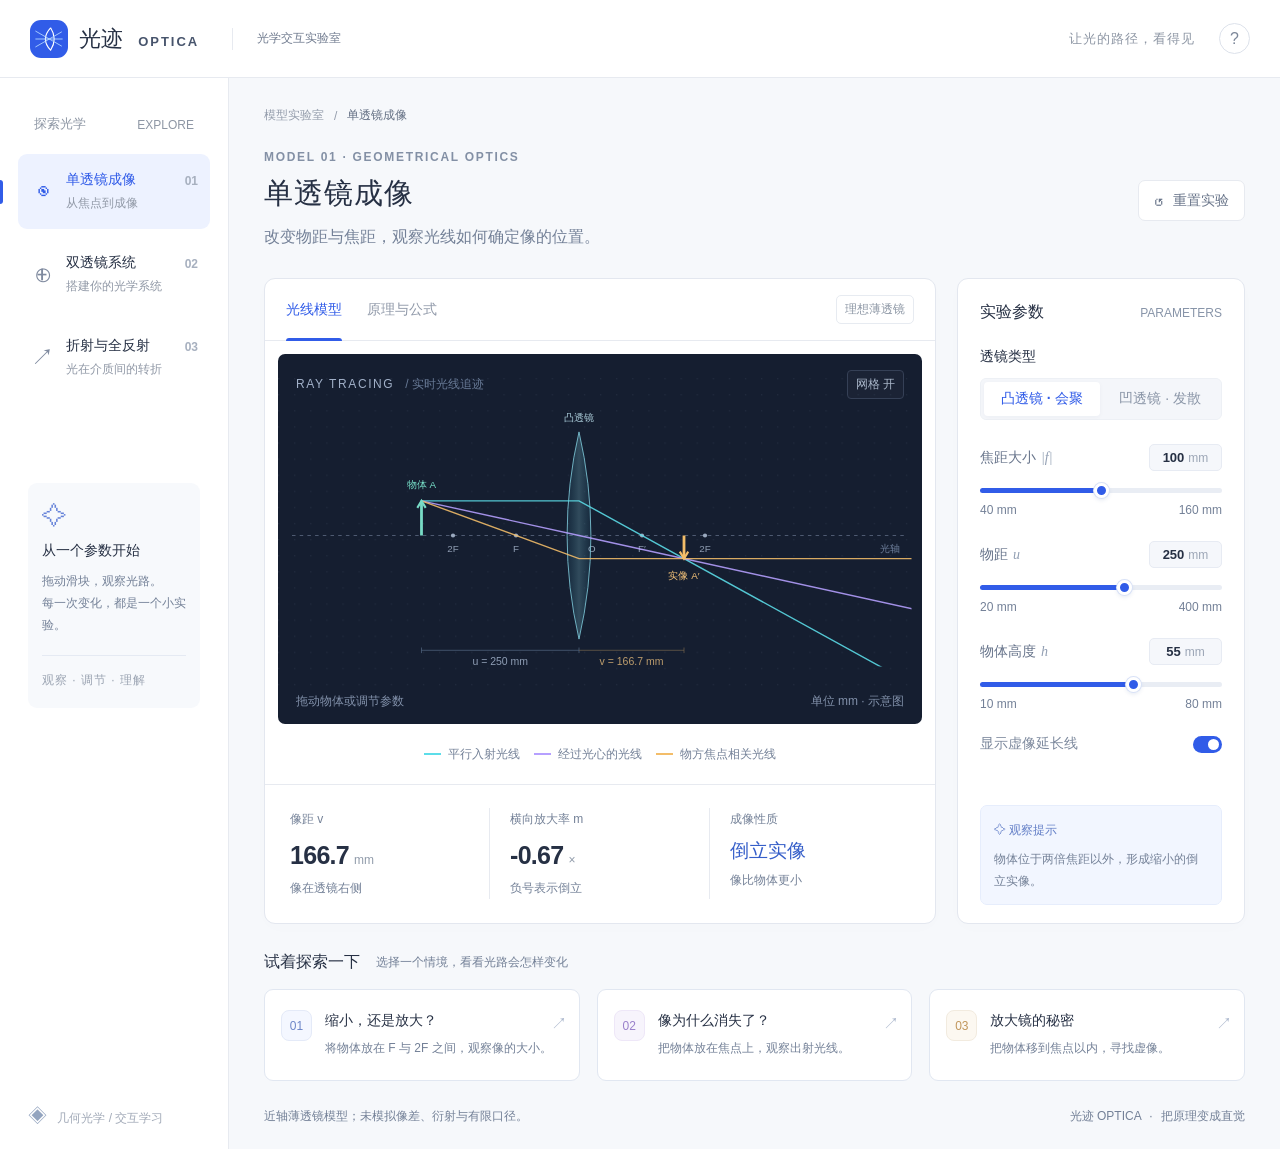
==== index.html @ 33922c32 "Publish Optica interactive optics learning platform" ====
<!doctype html>
<html lang="zh-CN">
<head>
  <meta charset="UTF-8"><meta name="viewport" content="width=device-width, initial-scale=1.0">
  <title>光迹 Optica — 光学交互实验室</title>
  <meta name="description" content="调节透镜与介质参数，实时观察光线传播、成像与全反射。用交互模型理解光学设计。">
  <link rel="icon" type="image/svg+xml" href="data:image/svg+xml,%3Csvg xmlns='http://www.w3.org/2000/svg' viewBox='0 0 40 40'%3E%3Crect width='40' height='40' rx='10' fill='%232f5bea'/%3E%3Cpath d='M22 7Q10 20 22 33Q30 20 22 7' fill='none' stroke='white' stroke-width='2'/%3E%3Cpath d='M4 12L34 26M4 20H35M4 28L34 14' stroke='%239cddff' fill='none'/%3E%3C/svg%3E">
  <style>
:root{font-family:'Manrope','Noto Sans SC',sans-serif;color:#263044;background:#f6f8fb;font-synthesis:none;--blue:#315ce8;--muted:#788293;--line:#e7eaf0;--cyan:#5cdde9;--purple:#b6a0ff;--amber:#f3bd69}
*{box-sizing:border-box}body{margin:0;font-size:16px}button,input{font:inherit}button{cursor:pointer}button,a,input{touch-action:manipulation}button{transition:background .18s,color .18s,border-color .18s}button:focus-visible,a:focus-visible,input:focus-visible{outline:3px solid #7ba1ff;outline-offset:4px}button:disabled{cursor:default}button{color:inherit}a{color:inherit}button svg{pointer-events:none}[hidden]{display:none!important}.topbar{height:78px;background:white;display:flex;align-items:center;padding:0 30px;border-bottom:1px solid var(--line);gap:24px}.brand{display:flex;align-items:center;gap:11px;text-decoration:none}.brand-mark{background:var(--blue);width:38px;height:38px;border-radius:11px;display:inline-flex;align-items:center;justify-content:center}.brand-mark svg{width:32px;fill:none;stroke:#fff;stroke-width:1.4}.brand-mark svg path+path{stroke:#b1d7ff;stroke-width:1.1}.brand strong{font-size:22px;font-weight:700;white-space:nowrap}.brand strong span{font-size:13px;letter-spacing:2px;margin-left:9px;color:#47546c}.header-divider{height:22px;width:1px;background:var(--line);margin-left:9px}.header-caption{font-size:14px;color:#707b8f}.top-label{margin-left:auto;color:#8d96a4;font-size:13px;letter-spacing:1px}.icon-button{display:grid;place-items:center;width:31px;height:31px;border:1px solid #dde2eb;border-radius:50%;background:transparent;font-size:16px;color:#7c8799}.icon-button:hover{background:#eef3ff;color:var(--blue)}.app-shell{display:grid;grid-template-columns:229px minmax(0,1fr);min-height:calc(100vh - 78px)}.sidebar{background:#fff;border-right:1px solid var(--line);padding:37px 18px 20px;display:flex;flex-direction:column}.nav-eyebrow{font-size:13px;color:#8d96a4;padding:0 16px;margin-bottom:21px;display:flex;justify-content:space-between}.nav-eyebrow span{font-size:12px;letter-spacing:1.3px;padding-top:3px}.model-nav{width:100%;display:flex;align-items:center;gap:11px;border:none;background:none;border-radius:9px;padding:17px 12px;text-align:left;margin-bottom:8px;font-size:14px;font-weight:600;position:relative}.model-nav small{display:block;font-size:12px;font-weight:400;color:#9098a6;margin-top:6px}.model-nav.active{background:#edf2ff;color:var(--blue)}.model-nav.active:before{content:'';width:3px;height:24px;position:absolute;left:-18px;top:26px;background:var(--blue);border-radius:0 3px 3px 0}.model-nav:hover{background:#f0f4fc}.nav-icon{font-size:23px;font-weight:400;color:#7f8a9f;width:25px;text-align:center}.active .nav-icon{color:var(--blue)}.nav-number{font-size:12px;color:#a7b0bf;margin-left:auto;align-self:flex-start;margin-top:3px}.sidebar-note{margin:80px 10px 30px;padding:19px 14px;background:#f7f9fc;border-radius:9px}.note-symbol{font-size:25px;color:#6683d9;display:block;margin-bottom:10px}.sidebar-note strong{font-size:14px;font-weight:600}.sidebar-note p{font-size:12px;line-height:1.95;color:#8a94a4;margin:10px 0 18px}.note-line{height:1px;background:#e5eaf3;margin-bottom:14px}.sidebar-note>span:last-child{font-size:12px;color:#9ba4b2;letter-spacing:2px}.sidebar-footer{margin-top:auto;font-size:12px;color:#a2aab8;padding:20px 10px 0}.mini-lens{font-size:19px;margin-right:7px;color:#93a4bf}main{padding:29px 35px 22px;max-width:1690px;width:100%;margin:0 auto;min-width:0}.breadcrumb{font-size:12px;color:#939cab;display:flex;gap:10px;align-items:center}.breadcrumb span:last-child{color:#636f83}.page-heading{display:flex;align-items:center;justify-content:space-between;gap:20px;padding:26px 0 27px}.eyebrow{font-size:12px;font-weight:700;color:#8390a5;letter-spacing:1.7px}.page-heading h1{font-size:29px;letter-spacing:1px;font-weight:600;margin:9px 0 9px;line-height:1.4}.page-heading p{color:#7e8899;font-size:14px;margin:0;line-height:1.8}.button{border:1px solid var(--line);border-radius:7px;padding:10px 15px;font-size:13px;display:inline-flex;align-items:center;gap:9px;white-space:nowrap}.button.secondary{background:white;color:#69758a}.button.secondary:hover{background:#edf2ff;border-color:#c9d4f5}.button span{font-size:19px;line-height:1}.button.primary{background:var(--blue);color:white;border-color:var(--blue)}.workspace{display:grid;grid-template-columns:minmax(0,1fr) 288px;gap:21px;align-items:stretch}.visual-panel,.controls-panel{border:1px solid #e3e7ef;background:white;border-radius:11px;overflow:hidden;box-shadow:0 4px 20px #14234503;min-width:0}.panel-toolbar{display:flex;align-items:center;justify-content:space-between;height:62px;padding:0 21px;border-bottom:1px solid var(--line)}.view-tabs{display:flex;height:100%;gap:25px}.view-tab{font-size:14px;padding:0 0;border:0;background:transparent;color:#9099a9;position:relative}.view-tab.active{color:var(--blue);font-weight:600}.view-tab.active:after{content:'';position:absolute;bottom:-1px;height:3px;left:0;right:0;background:var(--blue);border-radius:3px 3px 0 0}.model-badge{font-size:12px;color:#8d97a5;border:1px solid #e7ebf1;padding:5px 8px;border-radius:5px}.canvas-wrap{background:#151e30;position:relative;overflow:hidden;min-height:342px;margin:13px 13px 0;border-radius:7px;color:#8291aa}.canvas-top,.canvas-bottom{display:flex;align-items:center;justify-content:space-between;position:absolute;z-index:1;left:18px;right:18px;font-size:12px;pointer-events:none}.canvas-top{top:16px}.canvas-bottom{bottom:14px;font-size:12px}.canvas-title{font-size:12px;letter-spacing:1.6px;color:#a2b1c9}.canvas-title span{letter-spacing:0;font-size:12px;color:#687a96;margin-left:6px}.canvas-button{pointer-events:auto;background:#ffffff06;border:1px solid #354056;color:#a9b6c9;font-size:12px;border-radius:4px;padding:5px 8px}.canvas-button:hover{background:#ffffff15}#optical-canvas{display:block;width:100%;min-height:342px;aspect-ratio:2/1;overflow:visible;user-select:none;touch-action:pan-y}#optical-canvas text{font-family:'Manrope','Noto Sans SC',sans-serif;font-size:14px}.legend{display:flex;justify-content:center;gap:19px;padding:19px 12px 18px;flex-wrap:wrap}.legend span{font-size:12px;color:#7a879b;display:flex;gap:7px;align-items:center}.legend-line{width:17px;height:2px;display:inline-block}.cyan{background:var(--cyan)}.purple{background:var(--purple)}.amber{background:var(--amber)}.result-grid{border-top:1px solid var(--line);display:grid;grid-template-columns:repeat(3,minmax(0,1fr));padding:23px 5px 24px}.metric{padding:0 20px;min-width:0;border-right:1px solid var(--line)}.metric:last-child{border-right:0}.metric-label{font-size:12px;color:#929baa;display:block;margin-bottom:9px}.metric-value{font-size:25px;font-weight:700;letter-spacing:-.7px;line-height:1.3;white-space:nowrap}.metric-value small{font-weight:500;color:#909baa;font-size:12px;margin-left:5px;letter-spacing:0}.metric-value.status{font-family:'Noto Sans SC',sans-serif;font-size:19px;letter-spacing:0;font-weight:600;color:#355ec9}.metric-note{font-size:12px;color:#a0a8b7;margin-top:6px;display:block;line-height:1.6}.controls-panel{padding:23px 22px 18px}.controls-title{display:flex;align-items:center;justify-content:space-between;margin-bottom:25px}.controls-title h2{font-size:15px;font-weight:600;margin:0}.controls-title>span{font-size:12px;color:#abb3c0;letter-spacing:.6px}.control-group{margin:0 0 22px}.control-label{display:flex;justify-content:space-between;align-items:center;font-size:13px;margin-bottom:12px}.control-label label{color:#66738a}.control-label em{font-style:italic;font-family:Georgia,serif;margin-left:5px;color:#93a0b4}.control-value{font-size:13px;font-weight:600;background:#f5f7fb;border:1px solid #e7ebf3;border-radius:5px;padding:5px 8px;min-width:73px;text-align:center}.control-value small{color:#9ba5b5;font-size:12px;font-weight:400;margin-left:4px}input[type=range]{display:block;width:100%;height:5px;accent-color:var(--blue);cursor:pointer;margin:17px 0 10px;border-radius:4px;background:linear-gradient(to right,var(--blue) 0%,var(--blue) var(--fill),#e9edf4 var(--fill),#e9edf4 100%);appearance:none}input[type=range]::-webkit-slider-thumb{appearance:none;height:15px;width:15px;border:3px solid white;background:var(--blue);border-radius:50%;box-shadow:0 0 0 1px #d9e2f7,0 2px 4px #234a9120}input[type=range]::-moz-range-thumb{height:11px;width:11px;border:3px solid white;background:var(--blue);border-radius:50%;box-shadow:0 0 0 1px #d9e2f7}.range-labels{display:flex;justify-content:space-between;color:#a6aebc;font-size:12px}.segmented{display:flex;background:#f4f6fa;border:1px solid #edf0f5;border-radius:6px;padding:3px;gap:3px}.segmented button{flex:1;padding:8px 3px;border:none;background:transparent;color:#8a95a7;font-size:12px;border-radius:4px}.segmented button.active{background:white;color:var(--blue);box-shadow:0 1px 5px #24334f0a;font-weight:600}.check-control{display:flex;align-items:center;justify-content:space-between;font-size:12px;color:#7e8a9e;margin:15px 0}.check-control input{appearance:none;width:29px;height:17px;border-radius:20px;background:#d6deeb;position:relative;margin:0;cursor:pointer}.check-control input:after{content:'';position:absolute;top:3px;left:3px;width:11px;height:11px;background:white;border-radius:50%;transition:transform .2s}.check-control input:checked{background:var(--blue)}.check-control input:checked:after{transform:translateX(12px)}.observation{padding:13px 13px 12px;background:#f2f6ff;border:1px solid #e6edfc;border-radius:7px;margin-top:21px}.observation strong{display:block;color:#617dc6;font-size:12px;font-weight:600;margin-bottom:7px}.observation p{color:#7c8dad;font-size:12px;line-height:1.95;margin:0}.explore-section{margin-top:28px}.section-heading{display:flex;gap:16px;align-items:center;margin-bottom:16px}.section-heading h2{font-size:16px;font-weight:600;margin:0}.section-heading>span{font-size:12px;color:#9aa3b2}.explore-grid{display:grid;grid-template-columns:repeat(3,minmax(0,1fr));gap:17px}.explore-card{display:flex;gap:13px;padding:20px 16px;text-align:left;border:1px solid #e1e7f1;background:#fff;border-radius:9px;align-items:flex-start;position:relative;min-width:0}.explore-card:hover{border-color:#abc0fa;background:#fdfdff;transform:translateY(-1px)}.explore-card.selected{border-color:#afc2f5;background:#f8faff}.explore-number{display:grid;place-items:center;flex:0 0 31px;height:31px;border:1px solid #e4eaf8;border-radius:8px;font-size:12px;color:#6d86c8;background:#f4f7ff}.explore-card:nth-child(2) .explore-number{color:#9a80cb;background:#f7f4fc;border-color:#eee7f8}.explore-card:nth-child(3) .explore-number{color:#c1965b;background:#fcf8f1;border-color:#f2ebdf}.explore-card strong{font-size:13px;font-weight:600;display:block;margin:0 15px 6px 0;line-height:1.5}.explore-card p{font-size:12px;line-height:1.8;color:#97a1b0;margin:0}.explore-card .arrow{font-size:16px;position:absolute;top:24px;right:16px;color:#adb9ce}.main-footer{display:flex;justify-content:space-between;gap:20px;color:#a4adbb;font-size:12px;margin-top:25px;line-height:1.8}.footer-dot{padding:0 5px}#theory-view{padding:28px;min-height:411px;line-height:1.9;color:#64718a;font-size:14px}#theory-view h3{font-size:18px;color:#34435f;margin-top:0}.equation{display:flex;align-items:center;justify-content:center;gap:17px;color:#315ce8;font-family:Georgia,serif;font-size:26px;padding:25px;background:#f3f6fd;border-radius:7px;margin:16px 0}.theory-definitions{display:grid;grid-template-columns:repeat(2,minmax(0,1fr));gap:10px;font-size:12px}.theory-definitions strong{color:#4f6388;font-family:Georgia,serif;font-size:16px;margin-right:8px}.source-link{color:#6783c6;text-underline-offset:3px;font-size:12px}.theory-foot{font-size:12px;color:#8b99ad}dialog{border:1px solid #dfe6f5;border-radius:16px;padding:35px;max-width:520px;width:calc(100% - 32px);color:#53627c;box-shadow:0 20px 100px #13295930}dialog::backdrop{background:#14203970;backdrop-filter:blur(3px)}dialog h2{font-size:23px;color:#263753}dialog li,dialog p{font-size:14px;line-height:2}dialog ol{padding-left:22px}.dialog-close.icon-button{float:right}dialog .primary{margin-top:15px}.draggable-object{cursor:ew-resize;touch-action:none}.ray-path{fill:none;stroke-width:2;opacity:.88;stroke-linecap:round}.grid-hidden .diagram-grid{display:none}.diagram-tooltip{fill:#b8c7df}.canvas-data{font-size:12px!important}.svg-dim{fill:#7184a2}.diagram-object-text{fill:#77dec7}.diagram-image-text{fill:#f5c379}
@media(min-width:1600px){main{padding:35px 44px}.canvas-wrap,#optical-canvas{min-height:420px}.controls-panel{padding:25px}.control-group{margin-bottom:27px}.sidebar-note{margin-top:100px}.page-heading{padding-top:30px;padding-bottom:34px}.explore-card{padding:23px 20px}.model-badge{font-size:12px}.legend span{font-size:12px}.metric-label,.metric-note{font-size:12px}}
@media(max-width:1200px){.app-shell{grid-template-columns:195px minmax(0,1fr)}.sidebar{padding:30px 12px}.model-nav{gap:8px;padding:16px 8px}.nav-number{display:none}.nav-eyebrow{padding:0 8px}.nav-eyebrow span{display:none}.model-nav.active:before{left:-12px}main{padding:27px 23px}.workspace{grid-template-columns:minmax(0,1fr) 258px;gap:15px}.controls-panel{padding:22px 17px}.legend{gap:10px}.legend span{font-size:12px}.metric{padding:0 13px}.metric-value{font-size:22px}.metric-value.status{font-size:16px}.explore-card{gap:9px;padding:17px 12px}.explore-card .arrow{display:none}.explore-number{flex-basis:27px;height:27px}.explore-card strong{margin-right:0}.section-heading>span{font-size:12px}.canvas-wrap,#optical-canvas{min-height:325px}.canvas-title span{display:none}.main-footer{font-size:12px}.sidebar-note{margin:80px 2px 20px}}
@media(max-width:980px){.topbar{padding:0 22px}.app-shell{grid-template-columns:1fr}.sidebar{padding:15px 22px;display:block;border-right:0;border-bottom:1px solid var(--line)}.sidebar nav{display:flex;gap:10px}.nav-eyebrow,.sidebar-note,.sidebar-footer,.model-nav small,.nav-number{display:none}.model-nav{margin:0;padding:12px;justify-content:center}.model-nav.active:before{display:none}.nav-icon{font-size:19px}.workspace{grid-template-columns:minmax(0,1fr) 260px}.canvas-wrap,#optical-canvas{min-height:350px}.topbar{height:70px}.main-footer{font-size:12px}}
@media(max-width:720px){.topbar{height:65px;padding:0 16px;gap:12px}.header-divider,.header-caption,.top-label{display:none}.topbar>.icon-button{margin-left:auto}.brand strong{font-size:21px}.sidebar{padding:10px 12px}.sidebar nav{gap:5px}.model-nav{font-size:12px;padding:10px 4px;gap:4px}.nav-icon{font-size:17px;width:19px}main{padding:20px 15px}.page-heading{padding:22px 0 24px;gap:10px;align-items:flex-start}.page-heading h1{font-size:27px}.page-heading p{font-size:13px}.eyebrow{font-size:12px;letter-spacing:1px}.page-heading>.button{font-size:12px;padding:8px 9px;margin-top:21px}.workspace{grid-template-columns:1fr;gap:17px}.canvas-wrap{margin:9px 9px 0}.canvas-wrap,#optical-canvas{min-height:270px}.canvas-top,.canvas-bottom{left:12px;right:12px;font-size:12px}.canvas-title{font-size:12px}.canvas-bottom{font-size:12px}.canvas-bottom span:last-child{font-size:12px}.panel-toolbar{height:56px;padding:0 17px}.view-tab{font-size:13px}.model-badge{font-size:12px}.legend{padding:15px 7px;gap:9px}.legend span{font-size:12px;gap:4px}.legend-line{width:12px}.metric-label{font-size:12px}.metric-note{font-size:12px}.metric-value{font-size:22px}.metric-value.status{font-size:17px}.result-grid{padding:19px 0}.metric{padding:0 15px}.controls-panel{padding:20px}.controls-title{margin-bottom:22px}#parameter-controls{display:grid;grid-template-columns:1fr 1fr;gap:0 25px}.control-group{margin-bottom:23px}.control-label{font-size:12px}.control-value{font-size:12px;min-width:63px;padding:5px}.segmented button{font-size:12px}.observation{margin-top:0}.observation p{font-size:12px}.section-heading{display:block}.section-heading>span{display:block;margin-top:8px;font-size:12px}.explore-grid{grid-template-columns:1fr}.explore-card{padding:18px;gap:15px}.explore-card strong{font-size:14px}.explore-card p{font-size:12px}.explore-card .arrow{display:block;top:25px}.explore-number{flex-basis:32px;height:32px}.main-footer{display:block;font-size:12px;line-height:1.9}.main-footer>span{display:block;margin-bottom:7px}#theory-view{padding:20px;min-height:350px}.equation{font-size:23px}.theory-definitions{grid-template-columns:1fr}dialog{padding:25px}.check-control{font-size:12px}}
@media(prefers-reduced-motion:reduce){*{transition:none!important;scroll-behavior:auto!important}}
.control-context{font-size:12px;color:#7c8ca5;line-height:1.8;margin:-4px 0 22px;padding-bottom:14px;border-bottom:1px solid #e8edf5}.wide{width:100%;justify-content:center}.live-calculation{color:#637ba4;background:#f8faff;padding:12px 15px;border-left:2px solid #abc1f7;font-size:14px}.live-calculation b{font-weight:600;color:#365a9c}.equation-small{font-size:24px}.equation-divider{color:#c4cee3;font-size:22px}.controls-panel{display:flex;flex-direction:column}.observation{margin-top:auto}.control-label,.check-control,.segmented button,.model-nav,.button{font-size:14px}.page-heading p,#theory-view,dialog p,dialog li{font-size:16px}.metric-label,.metric-note,.legend span,.observation strong,.observation p,.explore-card p,.sidebar-note p,.theory-foot,.source-link,.header-caption{font-size:12px;line-height:1.85}.explore-card strong,.sidebar-note strong{font-size:14px}.metric-label,.metric-note,.legend span,.page-heading p,.observation p,.explore-card p,.range-labels,.main-footer,.sidebar-note p,.section-heading>span{color:#738097}.controls-title>span{font-size:12px;letter-spacing:0}.controls-title h2{font-size:16px}.nav-eyebrow span{font-size:12px;letter-spacing:0}.nav-number{font-size:12px}.sidebar-note>span:last-child{font-size:12px;letter-spacing:1px}.canvas-top,.canvas-bottom,.canvas-title,.canvas-title span,.canvas-button{font-size:12px}.canvas-wrap{min-height:370px}#optical-canvas{min-height:370px}.legend{gap:14px}.metric-value{white-space:normal;overflow-wrap:anywhere}.model-badge{font-size:12px}.main-footer{font-size:12px}.canvas-data{font-size:15px!important}.model-nav small{font-size:12px}.controls-title{gap:8px}.controls-title>span{font-size:12px;color:#8794a8}#parameter-controls:has(.wide){margin-bottom:24px}.metric-value small{font-size:12px}.explore-card .arrow{right:12px}.control-group{margin-bottom:24px}#theory-view{min-height:423px}.result-grid{padding-top:23px;padding-bottom:24px}
@media(min-width:1600px){.canvas-wrap,#optical-canvas{min-height:435px}.legend span{font-size:12px}}
@media(max-width:1200px) and (min-width:981px){.app-shell{grid-template-columns:183px minmax(0,1fr)}main{padding:25px 20px}.workspace{grid-template-columns:minmax(0,1fr) 258px}.controls-title>span{display:none}.segmented button{font-size:13px}.nav-eyebrow{font-size:12px}.model-nav{font-size:14px}.sidebar-note{padding:16px 12px}.legend{justify-content:flex-start}.explore-card{display:block}.explore-number{display:none}}
@media(max-width:720px){.page-heading p{font-size:14px}.model-nav,.segmented button{font-size:12px}.canvas-wrap,#optical-canvas{min-height:280px}.canvas-top,.canvas-bottom,.canvas-title,.canvas-title span,.canvas-button{font-size:12px}.canvas-bottom span:last-child{font-size:12px}.canvas-top{left:12px;right:12px}.canvas-bottom{left:12px;right:12px;gap:6px}.canvas-title{letter-spacing:.3px}.legend{justify-content:flex-start;padding:13px 15px;gap:5px 14px}.legend span{font-size:12px}.metric{padding:0 12px}.metric-value{font-size:23px}.metric-value.status{font-size:17px}.metric-label,.metric-note{font-size:12px}.check-control{grid-column:1/-1}.control-context{grid-column:1/-1}.control-label{font-size:14px}.observation{margin-top:0}.control-value small{font-size:12px}.range-labels{font-size:12px}.explore-card strong{font-size:15px}.explore-card p{font-size:14px}.section-heading>span{font-size:12px}.main-footer{font-size:12px}.equation{font-size:22px;flex-wrap:wrap;gap:5px}.equation-divider{display:none}.equation-small{font-size:20px}#theory-view{font-size:16px}.page-heading>.button{font-size:12px}.canvas-button{padding:5px}.top-label{display:none}.control-group{margin-bottom:25px}}
@media(max-width:420px){#parameter-controls{grid-template-columns:1fr}.control-value{min-width:78px}.controls-title>span{font-size:12px}.page-heading{gap:8px}.page-heading h1{font-size:25px}.page-heading>.button{padding:7px;font-size:12px}.page-heading>.button span{display:none}.canvas-bottom{display:block}.canvas-bottom span{display:block}.canvas-bottom span+span{margin-top:4px}.canvas-wrap,#optical-canvas{min-height:300px}.canvas-title{font-size:12px}.model-badge{display:none}}
@media(max-width:720px){#optical-canvas text{font-size:24px}#optical-canvas .canvas-data{font-size:23px!important}#optical-canvas.refraction-mobile text{font-size:20px}.refraction-mobile{margin-top:23px;margin-bottom:45px}#optical-canvas.refraction-mobile{min-height:270px}}


</style>
</head>
<body>
  <header class="topbar"><a class="brand" href="#" aria-label="光迹首页"><span class="brand-mark"><svg viewBox="0 0 40 40" aria-hidden="true"><path d="M22 6Q9 20 22 34Q31 20 22 6"/><path d="M3 10L36 29M3 20H37M3 30L36 11"/></svg></span><strong>光迹 <span>OPTICA</span></strong></a><div class="header-divider"></div><span class="header-caption">光学交互实验室</span><span class="top-label">让光的路径，看得见</span><button class="icon-button" id="help-button" aria-label="使用指南">?</button></header>
  <div class="app-shell">
    <aside class="sidebar">
      <div class="nav-eyebrow">探索光学 <span>EXPLORE</span></div>
      <nav aria-label="光学模型">
        <button class="model-nav active" data-model="lens" aria-current="page"><span class="nav-icon">◉</span><span>单透镜成像<small>从焦点到成像</small></span><span class="nav-number">01</span></button>
        <button class="model-nav" data-model="system"><span class="nav-icon">⊕</span><span>双透镜系统<small>搭建你的光学系统</small></span><span class="nav-number">02</span></button>
        <button class="model-nav" data-model="refraction"><span class="nav-icon">↗</span><span>折射与全反射<small>光在介质间的转折</small></span><span class="nav-number">03</span></button>
      </nav>
      <div class="sidebar-note"><span class="note-symbol">✧</span><strong>从一个参数开始</strong><p>拖动滑块，观察光路。<br>每一次变化，都是一个小实验。</p><div class="note-line"></div><span>观察 · 调节 · 理解</span></div>
      <div class="sidebar-footer"><span class="mini-lens">◈</span> 几何光学 / 交互学习</div>
    </aside>
    <main>
      <div class="breadcrumb">模型实验室 <span>/</span> <span id="breadcrumb-name">单透镜成像</span></div>
      <div class="page-heading"><div><div class="eyebrow" id="model-eyebrow">MODEL 01 · GEOMETRICAL OPTICS</div><h1 id="model-title">单透镜成像</h1><p id="model-description">改变物距与焦距，观察三条特殊光线如何确定像的位置。</p></div><button class="button secondary" id="reset-button"><span aria-hidden="true">↺</span> 重置实验</button></div>
      <div class="workspace">
        <section class="visual-panel" aria-label="光学可视化">
          <div class="panel-toolbar"><div class="view-tabs" role="tablist" aria-label="模型视图"><button class="view-tab active" role="tab" aria-selected="true" id="ray-tab" aria-controls="ray-view">光线模型</button><button class="view-tab" role="tab" aria-selected="false" tabindex="-1" id="theory-tab" aria-controls="theory-view">原理与公式</button></div><span class="model-badge" id="canvas-model-label">理想薄透镜</span></div>
          <div id="ray-view" role="tabpanel" aria-labelledby="ray-tab"><div class="canvas-wrap"><div class="canvas-top"><span class="canvas-title">RAY TRACING <span>/ 实时光线追迹</span></span><button id="grid-button" class="canvas-button" aria-pressed="true">网格 开</button></div><svg id="optical-canvas" viewBox="0 0 920 460" role="img" aria-labelledby="diagram-title diagram-desc"><title id="diagram-title">单透镜成像光路图</title><desc id="diagram-desc">物体位于凸透镜左侧，三条特殊光线相交形成倒立实像。</desc></svg><div class="canvas-bottom"><span id="diagram-hint">拖动物体或调节右侧参数</span><span id="scale-label">单位 mm · 示意图</span></div></div><div class="legend" id="ray-legend"><span><i class="legend-line cyan"></i>平行于光轴的光线</span><span><i class="legend-line purple"></i>经过光心的光线</span><span><i class="legend-line amber"></i>经过物方焦点的光线</span></div></div>
          <div id="theory-view" role="tabpanel" aria-labelledby="theory-tab" hidden></div>
          <div class="result-grid" id="results" aria-live="polite"></div>
        </section>
        <aside class="controls-panel" aria-label="模型参数"><div class="controls-title"><h2>实验参数</h2><span>PARAMETERS</span></div><div id="parameter-controls"></div><div id="observation" class="observation"></div></aside>
      </div>
      <section class="explore-section"><div class="section-heading"><h2>试着探索一下</h2><span>选择一个情境，看看光路会怎样变化</span></div><div class="explore-grid" id="explore-cards"></div></section>
      <footer class="main-footer"><span id="model-limits">模型采用近轴薄透镜近似，忽略像差与衍射。</span><span>光迹 OPTICA <span class="footer-dot">·</span> 把原理变成直觉</span></footer>
    </main>
  </div>
  <dialog id="help-dialog"><button class="dialog-close icon-button" aria-label="关闭指南">×</button><span class="eyebrow">QUICK GUIDE</span><h2>开始你的第一个光学实验</h2><ol><li>从左侧选择一个光学模型。</li><li>调节参数，实时观察光线和成像结果。</li><li>选择下方的探索情境，比较不同成像状态。</li><li>切换“原理与公式”，把观察与计算联系起来。</li></ol><p>单透镜模型中，可直接拖动画布里的物体改变物距和物高。也可用滑块的方向键精细调节。</p><button class="button primary dialog-close">开始探索</button></dialog>
<script>
'use strict';
(() => {
function lensModel({f,u,h}) {
  const infinite=Math.abs(u-f)<1e-8;
  const v=infinite?Infinity:f*u/(u-f);
  return {f,u,h,v,m:-v/u,infinite};
}
function systemModel({f1,f2,d}) {
  const power=1/f1+1/f2-d/(f1*f2),k=1-d/f1;
  const afocal=Math.abs(power)<1e-10;
  return {power,k,afocal,efl:afocal?Infinity:1/power,bfl:afocal?Infinity:k/power};
}
function refractionModel({n1,n2,angle}) {
  const q=n1/n2*Math.sin(angle*Math.PI/180);
  const tir=q>1+1e-10;
  return {tir,theta2:tir?null:Math.asin(Math.max(-1,Math.min(1,q)))*180/Math.PI,critical:n1>n2?Math.asin(n2/n1)*180/Math.PI:null};
}

const $=s=>document.querySelector(s);
const defaults={model:'lens',f:100,u:250,h:55,kind:'convex',grid:true,extensions:true,f1:100,f2:60,d:70,beam:10,n1:1,n2:1.5,angle:40};
const state={...defaults};
const fmt=(v,n=1)=>Number.isFinite(v)?v.toFixed(n):'∞';
function slider(key,label,symbol,min,max,step,unit='mm'){return `<div class="control-group"><div class="control-label"><label for="${key}">${label}<em>${symbol}</em></label><output class="control-value" id="${key}-output" for="${key}">${Number(state[key].toFixed(step<.1?2:step<1?1:0))}<small>${unit}</small></output></div><input type="range" id="${key}" min="${min}" max="${max}" step="${step}" value="${state[key]}" aria-label="${label}"><div class="range-labels"><span>${min} ${unit}</span><span>${max} ${unit}</span></div></div>`}
function metric(label,value,unit,note,cls=''){return `<div class="metric"><span class="metric-label">${label}</span><div class="metric-value ${cls}">${value}<small>${unit}</small></div><span class="metric-note">${note}</span></div>`}
function renderControls(){
  if(state.model==='lens')$('#parameter-controls').innerHTML=`<div class="control-group"><div class="control-label"><span>透镜类型</span></div><div class="segmented" role="group" aria-label="透镜类型"><button data-kind="convex" aria-pressed="${state.kind==='convex'}" class="${state.kind==='convex'?'active':''}">凸透镜 · 会聚</button><button data-kind="concave" aria-pressed="${state.kind==='concave'}" class="${state.kind==='concave'?'active':''}">凹透镜 · 发散</button></div></div>${slider('f','焦距大小','|f|',40,160,5)}${slider('u','物距','u',20,400,5)}${slider('h','物体高度','h',10,80,5)}<label class="check-control">显示虚像延长线<input id="extensions" type="checkbox" ${state.extensions?'checked':''}></label>`;
  if(state.model==='system')$('#parameter-controls').innerHTML=`<div class="control-context">平行光入射 · 两片会聚透镜</div>${slider('f1','第一片焦距','f₁',40,200,5)}${slider('f2','第二片焦距','f₂',40,200,5)}${slider('d','透镜间距','d',10,400,5)}${slider('beam','入射束径','D',4,12,1)}`;
  if(state.model==='refraction')$('#parameter-controls').innerHTML=`<div class="control-context">入射角始终从法线量起</div>${slider('angle','入射角','θ₁',0,85,.1,'°')}${slider('n1','入射介质折射率','n₁',1,2.4,.01,'')}${slider('n2','透射介质折射率','n₂',1,2.4,.01,'')}<button class="button secondary wide" id="swap-media">⇅ 交换两侧介质</button>`;
  bindControls(); const swap=$('#swap-media');if(swap)swap.onclick=()=>{[state.n1,state.n2]=[state.n2,state.n1];renderControls();render();};
}
function bindControls(){document.querySelectorAll('input[type=range]').forEach(el=>{el.style.setProperty('--fill',`${100*(el.value-el.min)/(el.max-el.min)}%`);el.addEventListener('input',()=>{state[el.id]=Number(el.value);el.style.setProperty('--fill',`${100*(el.value-el.min)/(el.max-el.min)}%`);$(`#${el.id}-output`).firstChild.textContent=el.value;render();});});document.querySelectorAll('[data-kind]').forEach(b=>b.onclick=()=>{state.kind=b.dataset.kind;renderControls();render();});const ext=$('#extensions');if(ext)ext.onchange=()=>{state.extensions=ext.checked;render();};}
function renderLens(){const {f,v,m}=lensModel({...state,f:state.kind==='convex'?state.f:-state.f});const finite=Number.isFinite(v);$('#results').innerHTML=metric('像距 v',fmt(v),'mm',finite?(v>0?'像在透镜右侧':'像在物体同侧'):'出射光线相互平行')+metric('横向放大率 m',finite?fmt(m,2):'—',finite?'×':'',finite?(m<0?'负号表示倒立':'正号表示正立'):'无有限像高')+metric('成像性质',finite?(v>0?'倒立实像':'正立虚像'):'无有限像','',finite?(Math.abs(m)>1.001?'像比物体更大':Math.abs(m)<.999?'像比物体更小':'像与物体等大'):'像位于无穷远','status');$('#observation').innerHTML=`<strong>✧ 观察提示</strong><p>${!finite?'物体恰好位于物方焦点，出射光线平行，不能在有限位置得到像。':v<0?'出射光线并未实际相交；沿反方向延长后相交的位置，就是虚像的位置。':`物体位于${state.u>2*f?'两倍焦距以外':state.u===2*f?'两倍焦距处':'一倍与两倍焦距之间'}，形成${Math.abs(m)>1.001?'放大':Math.abs(m)<.999?'缩小':'等大'}的倒立实像。`}</p>`;drawLens(f,v,m);$('#ray-legend').innerHTML=`<span><i class="legend-line cyan"></i>平行入射光线</span><span><i class="legend-line purple"></i>经过光心的光线</span><span><i class="legend-line amber"></i>${f>0?'物方焦点相关光线':'指向右焦点的光线'}</span>`;}
const path=(d,color,dash='')=>`<path class="ray-path" d="${d}" stroke="${color}" ${dash?'stroke-dasharray="'+dash+'"':''}/>`;
function drawLens(f,v,m){const x0=430,y0=225,scale=.9;const X=x=>x0+x*scale,Y=y=>y0-y*scale;const u=state.u,h=state.h;let s=`<defs><pattern id="dot-grid" width="23" height="23" patternUnits="userSpaceOnUse"><circle cx="1" cy="1" r=".8" fill="#53617a" opacity=".38"/></pattern><linearGradient id="lens-fill"><stop stop-color="#3baac8" stop-opacity=".09"/><stop offset=".5" stop-color="#8bdbea" stop-opacity=".24"/><stop offset="1" stop-color="#3baac8" stop-opacity=".09"/></linearGradient><clipPath id="plot-clip"><rect x="15" y="48" width="890" height="364"/></clipPath></defs><rect class="diagram-grid" width="920" height="460" fill="url(#dot-grid)"/><line x1="20" y1="${y0}" x2="900" y2="${y0}" stroke="#67758e" stroke-width="1" stroke-dasharray="5 6"/><text x="860" y="${y0+23}" fill="#6e7f9b">光轴</text>`;[-2,-1,1,2].forEach(k=>{s+=`<circle cx="${X(k*Math.abs(f))}" cy="${y0}" r="3" fill="#9aa9be"/><text x="${X(k*Math.abs(f))}" y="${y0+24}" text-anchor="middle" fill="#8e9cb1">${Math.abs(k)===2?'2F':(k<0?'F':'F′')}</text>`;});s+=`<text x="${x0+13}" y="${y0+23}" fill="#9babbe">O</text><path d="${f>0?`M ${x0} 77 Q ${x0-34} 225 ${x0} 373 Q ${x0+34} 225 ${x0} 77`:`M ${x0-15} 77 Q ${x0+10} 225 ${x0-15} 373 L ${x0+15} 373 Q ${x0-10} 225 ${x0+15} 77 Z`}" fill="url(#lens-fill)" stroke="#78becf" stroke-width="1.3"/><text x="${x0}" y="62" fill="#aacbd8" text-anchor="middle">${f>0?'凸透镜':'凹透镜'}</text><g clip-path="url(#plot-clip)">`;const rays=[{a:h,b:-h/f,c:'#5cdde9'},{a:0,b:-h/u,c:'#b6a0ff'}];if(Math.abs(u-f)>.01&&Math.abs(-h*f/(u-f))<160)rays.push({a:-h*f/(u-f),b:0,c:'#f3bd69'});rays.forEach(r=>{s+=path(`M${X(-u)},${Y(h)} L${X(0)},${Y(r.a)} L${X(540)},${Y(r.a+r.b*540)}`,r.c);if(v<0&&state.extensions)s+=path(`M${X(0)},${Y(r.a)} L${X(v)},${Y(r.a+r.b*v)}`,r.c,'5 6');});if(Number.isFinite(v)&&v>-455&&v<520&&Math.abs(m*h)<185){const yi=Y(m*h),dir=m*h>0?1:-1;s+=`<line x1="${X(v)}" y1="${y0}" x2="${X(v)}" y2="${yi}" stroke="#f3bd69" stroke-width="4" ${v<0?'stroke-dasharray="5 4"':''}/><path d="M${X(v)-6},${yi+dir*10} L${X(v)},${yi} L${X(v)+6},${yi+dir*10}" fill="none" stroke="#f3bd69" stroke-width="3"/><text x="${X(v)}" y="${yi+(m*h>0?-18:29)}" text-anchor="middle" class="diagram-image-text">${v>0?'实像':'虚像'} A′</text>`;}s+=`<g class="draggable-object" id="object-handle"><rect x="${X(-u)-18}" y="${Y(h)-20}" width="36" height="${h*scale+28}" fill="transparent"/><line x1="${X(-u)}" y1="${y0}" x2="${X(-u)}" y2="${Y(h)}" stroke="#78dbc6" stroke-width="4"/><path d="M${X(-u)-6},${Y(h)+10} L${X(-u)},${Y(h)} L${X(-u)+6},${Y(h)+10}" stroke="#78dbc6" stroke-width="3" fill="none"/><text x="${X(-u)}" y="${Y(h)-18}" text-anchor="middle" class="diagram-object-text">物体 A</text></g></g><line x1="${X(-u)}" y1="389" x2="${x0}" y2="389" stroke="#546783"/><path d="M${X(-u)},385v8 M${x0},385v8" stroke="#546783"/><text x="${(X(-u)+x0)/2}" y="410" text-anchor="middle" fill="#8f9eb5" class="canvas-data">u = ${u} mm</text>`;if(Number.isFinite(v)&&v>-455&&v<520&&Math.abs(m*h)<185)s+=`<line x1="${x0}" y1="389" x2="${X(v)}" y2="389" stroke="#73644c"/><path d="M${X(v)},385v8" stroke="#73644c"/><text x="${(X(v)+x0)/2}" y="410" text-anchor="middle" fill="#bd9d6d" class="canvas-data">v = ${fmt(v)} mm</text>`;else s+=`<text x="700" y="380" text-anchor="middle" fill="#bd9d6d" class="canvas-data">${Number.isFinite(v)?'像超出当前视野':'平行出射 · 像位于无穷远'}</text>`;$('#optical-canvas').innerHTML=`<title id="diagram-title">${state.kind==='convex'?'凸':'凹'}透镜光路图</title><desc id="diagram-desc">物距 ${u} 毫米，焦距 ${f} 毫米，像距 ${fmt(v)} 毫米。</desc>`+s;$('#optical-canvas').classList.toggle('grid-hidden',!state.grid);}
$('#reset-button').onclick=()=>{const current=state.model;Object.assign(state,defaults,{model:current});renderControls();render();$('#grid-button').textContent='网格 开';$('#grid-button').setAttribute('aria-pressed','true');};
$('#grid-button').onclick=()=>{state.grid=!state.grid;$('#grid-button').textContent=`网格 ${state.grid?'开':'关'}`;$('#grid-button').setAttribute('aria-pressed',state.grid);render();};
$('#help-button').onclick=()=>$('#help-dialog').showModal();document.querySelectorAll('.dialog-close').forEach(b=>b.onclick=()=>$('#help-dialog').close());
const models={
  lens:{name:'单透镜成像',index:'01',description:'改变物距与焦距，观察光线如何确定像的位置。',badge:'理想薄透镜',hint:'拖动物体或调节参数',scale:'单位 mm · 示意图',limits:'近轴薄透镜模型；未模拟像差、衍射与有限口径。',presets:[['缩小，还是放大？','将物体放在 F 与 2F 之间，观察像的大小。',{kind:'convex',f:100,u:150,h:55}],['像为什么消失了？','把物体放在焦点上，观察出射光线。',{kind:'convex',f:100,u:100,h:55}],['放大镜的秘密','把物体移到焦点以内，寻找虚像。',{kind:'convex',f:100,u:65,h:55}]]},
  system:{name:'双透镜系统',index:'02',description:'组合两片透镜，探索会聚、发散与无焦光学系统。',badge:'近轴光线传递',hint:'调节间距，观察出射光束',scale:'横向 mm · 纵向放大示意',limits:'同一介质中的近轴双薄透镜模型；纵向放大显示，忽略像差与口径遮挡。',presets:[['焦点恰在第二片','把第二片透镜放在第一片的焦点处。',{f1:100,f2:60,d:100,beam:10}],['平行光变窄了','间距等于两片焦距之和，构成无焦缩束系统。',{f1:150,f2:50,d:200,beam:10}],['反过来，扩束','交换两片焦距，看看出射光束的宽度。',{f1:50,f2:150,d:200,beam:8}]]},
  refraction:{name:'折射与全反射',index:'03',description:'改变介质与入射角，观察光线如何在界面转折。',badge:'斯涅尔定律',hint:'角度从虚线法线量起',scale:'光线亮度不代表能量',limits:'各向同性无损介质模型；未计算菲涅耳反射率、偏振与倏逝场。',presets:[['光为什么偏折？','从空气进入玻璃，比较入射角与折射角。',{n1:1,n2:1.5,angle:40}],['临界的一瞬间','从玻璃射向空气，折射光恰好沿界面。',{n1:1.5,n2:1,angle:Math.asin(1/1.5)*180/Math.PI}],['光被留在里面','继续增大入射角，观察全反射。',{n1:1.5,n2:1,angle:55}]]}
};
function render(){if(state.model==='lens')renderLens();else if(state.model==='system')renderSystem();else renderRefraction();renderTheory();$('#optical-canvas').classList.toggle('grid-hidden',!state.grid);const data=models[state.model];document.querySelectorAll('[data-preset]').forEach((b,i)=>{const chosen=Object.entries(data.presets[i][2]).every(([k,v])=>Math.abs(Number(state[k])-Number(v))<1e-7||state[k]===v);b.classList.toggle('selected',chosen);b.setAttribute('aria-pressed',String(chosen));});}
function selectModel(model){state.model=model;const data=models[model];$('#model-title').textContent=data.name;$('#breadcrumb-name').textContent=data.name;$('#model-eyebrow').textContent=`MODEL ${data.index} · GEOMETRICAL OPTICS`;$('#model-description').textContent=data.description;$('#canvas-model-label').textContent=data.badge;$('#diagram-hint').textContent=data.hint;$('#scale-label').textContent=data.scale;$('#model-limits').textContent=data.limits;document.querySelectorAll('[data-model]').forEach(b=>{b.classList.toggle('active',b.dataset.model===model);if(b.dataset.model===model)b.setAttribute('aria-current','page');else b.removeAttribute('aria-current');});$('#explore-cards').innerHTML=data.presets.map((a,i)=>`<button class="explore-card" data-preset="${i}" aria-pressed="false"><span class="explore-number">0${i+1}</span><span><strong>${a[0]}</strong><p>${a[1]}</p></span><span class="arrow">↗</span></button>`).join('');document.querySelectorAll('[data-preset]').forEach(b=>b.onclick=()=>{Object.assign(state,data.presets[Number(b.dataset.preset)][2]);renderControls();render();showView('ray');});renderControls();render();}
document.querySelectorAll('[data-model]').forEach(b=>b.onclick=()=>selectModel(b.dataset.model));
function showView(view){['ray','theory'].forEach(v=>{const active=v===view;$(`#${v}-tab`).classList.toggle('active',active);$(`#${v}-tab`).setAttribute('aria-selected',String(active));$(`#${v}-tab`).tabIndex=active?0:-1;$(`#${v}-view`).hidden=!active;});}
function applyCanvasViewport(){const narrow=matchMedia('(max-width:720px)').matches&&state.model==='refraction';$('#optical-canvas').setAttribute('viewBox',narrow?'195 20 550 430':'0 0 920 460');$('#optical-canvas').classList.toggle('refraction-mobile',narrow);if(narrow)document.querySelectorAll('#optical-canvas text').forEach(t=>{if(t.textContent.includes('介质 n'))t.setAttribute('x','215');if(t.textContent==='界面')t.setAttribute('x','700');});}
window.addEventListener('resize',()=>render());
['ray','theory'].forEach(v=>{const b=$(`#${v}-tab`);b.onclick=()=>showView(v);b.onkeydown=e=>{if(['ArrowLeft','ArrowRight','Home','End'].includes(e.key)){e.preventDefault();const next=e.key==='Home'?'ray':e.key==='End'?'theory':v==='ray'?'theory':'ray';showView(next);$(`#${next}-tab`).focus();}};});
function canvasBase(title,desc){return `<title id="diagram-title">${title}</title><desc id="diagram-desc">${desc}</desc><defs><pattern id="dot-grid" width="23" height="23" patternUnits="userSpaceOnUse"><circle cx="1" cy="1" r=".8" fill="#53617a" opacity=".38"/></pattern><linearGradient id="lens-fill"><stop stop-color="#3baac8" stop-opacity=".09"/><stop offset=".5" stop-color="#8bdbea" stop-opacity=".24"/><stop offset="1" stop-color="#3baac8" stop-opacity=".09"/></linearGradient><clipPath id="plot-clip"><rect x="18" y="48" width="884" height="364"/></clipPath><marker id="cyan-arrow" markerWidth="7" markerHeight="7" refX="5" refY="3.5" orient="auto"><path d="M0 0L7 3.5L0 7" fill="none" stroke="#5cdde9" stroke-width="1.3"/></marker><marker id="amber-arrow" markerWidth="7" markerHeight="7" refX="5" refY="3.5" orient="auto"><path d="M0 0L7 3.5L0 7" fill="none" stroke="#f3bd69" stroke-width="1.3"/></marker><marker id="purple-arrow" markerWidth="7" markerHeight="7" refX="5" refY="3.5" orient="auto"><path d="M0 0L7 3.5L0 7" fill="none" stroke="#b6a0ff" stroke-width="1.3"/></marker></defs><rect class="diagram-grid" width="920" height="460" fill="url(#dot-grid)"/>`;}
function renderSystem(){const {efl,bfl,k,afocal}=systemModel(state);const x1=250,sx=1.1,x2=x1+state.d*sx,axis=223,sy=5;const lens=x=>`<path d="M${x} 78 Q${x-28} 223 ${x} 368 Q${x+28} 223 ${x} 78" fill="url(#lens-fill)" stroke="#78becf" stroke-width="1.3"/>`;let svg=canvasBase('双透镜系统光路',`第一片焦距 ${state.f1} 毫米，第二片焦距 ${state.f2} 毫米，间距 ${state.d} 毫米。${afocal?'系统无焦。':`后焦距 ${fmt(bfl)} 毫米。`}`);svg+=`<line x1="20" y1="${axis}" x2="900" y2="${axis}" stroke="#68768e" stroke-dasharray="5 6"/>${lens(x1)}${lens(x2)}<text x="${x1}" y="62" text-anchor="middle" fill="#a0bed5">L₁ · ${state.f1} mm</text><text x="${x2}" y="62" text-anchor="middle" fill="#a0bed5">L₂ · ${state.f2} mm</text><text x="65" y="155" fill="#7c9eb4">平行光入射</text><g clip-path="url(#plot-clip)">`;[-1,-.5,0,.5,1].forEach((t,i)=>{const a=t*state.beam/2,theta1=-a/state.f1,y2=a+state.d*theta1,theta2=theta1-y2/state.f2,color=['#5cdde9','#78c5f4','#71819b','#b6a0ff','#f3bd69'][i];svg+=path(`M25,${axis-a*sy} L${x1},${axis-a*sy} L${x2},${axis-y2*sy} L900,${axis-(y2+theta2*(900-x2)/sx)*sy}`,color);if(bfl<0&&!afocal&&a!==0)svg+=path(`M${x2},${axis-y2*sy} L${x2+bfl*sx},${axis}`,color,'5 6');});svg+='</g>';if(!afocal&&x2+bfl*sx>25&&x2+bfl*sx<900)svg+=`<circle cx="${x2+bfl*sx}" cy="${axis}" r="4" fill="#f3bd69"/><text x="${x2+bfl*sx}" y="${axis+27}" text-anchor="middle" fill="#e2bb7f">${Math.abs(bfl)<1e-6?'焦点在 L₂':bfl>0?'像方焦点 F′':'虚焦点 F′'}</text>`;svg+=`<line x1="${x1}" y1="389" x2="${x2}" y2="389" stroke="#546783"/><path d="M${x1},384v10 M${x2},384v10" stroke="#546783"/><text x="${(x1+x2)/2}" y="410" text-anchor="middle" fill="#91a4c0">d = ${state.d} mm</text><text x="740" y="360" fill="#a4b3c9" text-anchor="middle">${afocal?'平行出射 · 无焦系统':x2+bfl*sx>=900||x2+bfl*sx<25?'焦点超出当前视野':''}</text>`;$('#optical-canvas').innerHTML=svg;$('#ray-legend').innerHTML='<span><i class="legend-line cyan"></i>不同入射高度的平行光</span><span><i class="legend-line amber"></i>虚线为反向延长线</span>';$('#results').innerHTML=metric('等效焦距 F',fmt(efl),'mm',afocal?'光焦度为零':'从像方主平面量起')+metric('后焦距 BFL',fmt(bfl),'mm',afocal?'无有限焦点':'从第二片透镜量起')+metric('第二片处束径比',fmt(Math.abs(k),2),'×',afocal?'平行输出，束径保持不变':'该处光束宽度 ÷ 入射宽度');$('#observation').innerHTML=`<strong>✧ 观察提示</strong><p>${afocal?`d = f₁ + f₂，系统无焦。光束${Math.abs(k)>1?'变宽':'变窄'}为原来的 ${fmt(Math.abs(k),2)} 倍。`:Math.abs(bfl)<1e-7?'第一片的焦点恰在第二片镜面上。此时后焦距为零，但系统不是无焦系统。':bfl<0?'出射光发散，其反向延长线在第二片左侧相交，后焦距为负。':'平行光经两片透镜会聚。后焦距从第二片量起，与等效焦距的参考位置不同。'}</p>`;}
function renderRefraction(){const {tir,theta2,critical}=refractionModel(state),rad=Math.PI/180,cx=455,cy=229,r=165,a=state.angle*rad,b=(theta2??0)*rad;let svg=canvasBase('折射与全反射光路',`入射折射率 ${state.n1}，透射折射率 ${state.n2}，入射角 ${fmt(state.angle)} 度。${tir?'发生全反射。':`折射角 ${fmt(theta2)} 度。`}`);svg+=`<rect x="0" y="229" width="920" height="231" fill="#284e6a" opacity=".3"/><line x1="25" y1="${cy}" x2="895" y2="${cy}" stroke="#6eabc2" stroke-width="1.5"/><line x1="${cx}" y1="48" x2="${cx}" y2="411" stroke="#7689a6" stroke-dasharray="5 6"/><text x="${cx+12}" y="62" fill="#8597b2">法线</text><text x="50" y="90" fill="#a2b9cf">入射介质 n₁ = ${fmt(state.n1,2)}</text><text x="50" y="365" fill="#a2b9cf">透射介质 n₂ = ${fmt(state.n2,2)}</text><text x="827" y="217" fill="#73a3b7">界面</text><path d="M${cx-r*Math.sin(a)},${cy-r*Math.cos(a)} L${cx},${cy}" stroke="#5cdde9" stroke-width="2.5" fill="none" marker-end="url(#cyan-arrow)"/><path d="M${cx},${cy} L${cx+r*Math.sin(a)},${cy-r*Math.cos(a)}" stroke="#b6a0ff" stroke-width="${tir?2.8:1.8}" opacity="${state.n1===state.n2?0:1}" fill="none" marker-end="url(#purple-arrow)"/><path d="M${cx},${cy-54} A54 54 0 0 0 ${cx-54*Math.sin(a)},${cy-54*Math.cos(a)}" stroke="#5cdde9" fill="none"/><text x="${cx-83*Math.sin(a/2)-8}" y="${cy-80*Math.cos(a/2)}" fill="#5cdde9" text-anchor="end">${fmt(state.angle)}°</text><text x="${cx+r*Math.sin(a)+20}" y="${cy-r*Math.cos(a)-10}" fill="#b6a0ff" opacity="${state.n1===state.n2?0:1}">反射光</text>`;if(!tir){svg+=`<path d="M${cx},${cy} L${cx+r*Math.sin(b)},${cy+r*Math.cos(b)}" stroke="#f3bd69" stroke-width="2.5" fill="none" marker-end="url(#amber-arrow)"/><path d="M${cx},${cy+54} A54 54 0 0 0 ${cx+54*Math.sin(b)},${cy+54*Math.cos(b)}" fill="none" stroke="#f3bd69"/><text x="${cx+85*Math.sin(b/2)+10}" y="${cy+83*Math.cos(b/2)}" fill="#f3bd69">${fmt(theta2)}°</text><text x="${cx+r*Math.sin(b)+16}" y="${cy+r*Math.cos(b)+18}" fill="#e6bc7d">折射光</text>`;}else svg+=`<text x="${cx+100}" y="330" fill="#d5b9f0">全反射</text><text x="${cx+100}" y="355" fill="#849ab6">无传播折射光</text>`;$('#optical-canvas').innerHTML=svg;$('#ray-legend').innerHTML='<span><i class="legend-line cyan"></i>入射光</span><span><i class="legend-line purple"></i>反射光</span><span><i class="legend-line amber"></i>折射光</span>';$('#results').innerHTML=metric('折射角 θ₂',tir?'—':fmt(theta2),tir?'':'°',tir?'不存在传播折射光':'相对于法线')+metric('临界角 θc',critical===null?'—':fmt(critical),critical===null?'':'°',critical===null?'n₁ ≤ n₂，无全反射临界角':'仅在 n₁ > n₂ 时存在')+metric('光路状态',tir?'全反射':Math.abs((theta2??0)-90)<1e-6?'临界折射':state.n1===state.n2?'直线传播':'发生折射','',tir?'入射角大于临界角':'反射角等于入射角','status');$('#observation').innerHTML=`<strong>✧ 观察提示</strong><p>${tir?'光从高折射率介质射向低折射率介质，入射角超过临界角，发生全反射。':Math.abs((theta2??0)-90)<1e-6?'临界角处，折射角恰为 90°，折射光沿界面传播。继续增大入射角才发生全反射。':state.n1===state.n2?'两侧折射率相同，光的传播方向不变。':state.angle===0?'光沿法线入射，跨越介质界面后方向不变。':state.n2>state.n1?'进入折射率更大的介质时，光向法线偏折，折射角小于入射角。':'进入折射率更小的介质时，光远离法线偏折。试着继续增大入射角。'}</p>`;}
function renderTheory(){let html='';if(state.model==='lens'){const f=state.kind==='convex'?state.f:-state.f,{v,m}=lensModel({...state,f});html=`<h3>一条公式，连接物与像</h3><p>薄透镜把同一物点发出的近轴光线会聚到像点，或使其反向延长线相交。</p><div class="equation">1/f = 1/u + 1/v <span class="equation-divider">|</span> m = −v/u</div><div class="theory-definitions"><span><strong>f</strong>凸透镜为正，凹透镜为负</span><span><strong>u</strong>实物到透镜的距离，为正</span><span><strong>v</strong>实像为正，虚像为负</span><span><strong>m</strong>正值正立，负值倒立</span></div><p class="live-calculation">当前计算：${Number.isFinite(v)?`v = ${f} × ${state.u} / (${state.u} − ${f}) = <b>${fmt(v)} mm</b>；m = <b>${fmt(m,2)}</b>。`:'u = f，出射光线平行，无有限像。'}</p><p class="theory-foot">虚线只表示光线的反向延长方向，并不是实际传播路径。焦点相关光线超出绘图区时仅显示另外两条。</p><a class="source-link" href="https://openstax.org/books/university-physics-volume-3/pages/2-4-thin-lenses" target="_blank" rel="noopener noreferrer">参考 · OpenStax《大学物理》第三卷：薄透镜 ↗</a>`;}
if(state.model==='system'){const a=systemModel(state);html=`<h3>组合透镜，不只是把焦距相加</h3><p>平行光依次经过两片薄透镜。改变间距，会改变整个系统的光焦度及焦点位置。</p><div class="equation equation-small">P = 1/f₁ + 1/f₂ − d/(f₁f₂)</div><div class="theory-definitions"><span><strong>F = 1/P</strong>等效焦距</span><span><strong>BFL = (1 − d/f₁)/P</strong>后焦距</span></div><p class="live-calculation">当前计算：${a.afocal?'P = 0，系统无焦，平行光入射后仍平行出射。':`F = <b>${fmt(a.efl)} mm</b>；BFL = <b>${fmt(a.bfl)} mm</b>。`}</p><p class="theory-foot">F 从像方主平面量起；BFL 从第二片透镜量起。d = f₁ + f₂ 时无焦，输出束径比为 |f₂/f₁|。纵向已放大，图中角度不能直接测量。</p><a class="source-link" href="https://interactivetextbooks.tudelft.nl/interactive-optics/content/Chap2_Geometrical_optics/GeometricalOptics_2022_01Clean.html" target="_blank" rel="noopener noreferrer">参考 · TU Delft《Interactive Optics》：几何光学 ↗</a>`;}
if(state.model==='refraction'){const a=refractionModel(state);html=`<h3>折射定律与临界角</h3><p>所有角度都相对于界面法线测量。光速随介质变化，传播方向也可能发生改变。</p><div class="equation">n₁ sin θ₁ = n₂ sin θ₂</div><div class="theory-definitions"><span><strong>n₁、n₂</strong>两侧介质的折射率</span><span><strong>θc = arcsin(n₂/n₁)</strong>仅 n₁ > n₂</span></div><p class="live-calculation">当前计算：${a.tir?'n₁ sin θ₁ / n₂ > 1，无实数折射角，发生全反射。':`θ₂ = arcsin(${state.n1} / ${state.n2} × sin ${fmt(state.angle)}°) = <b>${fmt(a.theta2)}°</b>。`}</p><p class="theory-foot">θ₁ = θc 时折射光沿界面；θ₁ > θc 才是全反射。颜色区分光线路径，亮度与线宽不代表能量比例。</p><a class="source-link" href="https://openstax.org/books/university-physics-volume-3/pages/1-4-total-internal-reflection" target="_blank" rel="noopener noreferrer">参考 · OpenStax《大学物理》第三卷：全反射 ↗</a>`;}$('#theory-view').innerHTML=html;}
let dragging=false;const canvas=$('#optical-canvas');canvas.addEventListener('pointerdown',e=>{if(state.model==='lens'&&e.target.closest('#object-handle')){dragging=true;canvas.setPointerCapture(e.pointerId);e.preventDefault();}});canvas.addEventListener('pointermove',e=>{if(!dragging)return;const matrix=canvas.getScreenCTM();if(!matrix)return;const p=new DOMPoint(e.clientX,e.clientY).matrixTransform(matrix.inverse());state.u=Math.min(400,Math.max(20,Math.round((430-p.x)/.9/5)*5));state.h=Math.min(80,Math.max(10,Math.round((225-p.y)/.9/5)*5));renderControls();render();});canvas.addEventListener('pointerup',()=>{dragging=false;});canvas.addEventListener('pointercancel',()=>{dragging=false;});
selectModel('lens');
const context=document.modelContext;if(context?.registerTool){const lifecycle=new AbortController();const result=()=>({model:state.model,parameters:{...state},results:state.model==='lens'?lensModel({...state,f:state.kind==='convex'?state.f:-state.f}):state.model==='system'?systemModel(state):refractionModel(state)});const jsonResult=()=>JSON.parse(JSON.stringify(result(),(k,v)=>typeof v==='number'&&!Number.isFinite(v)?'infinity':v));const specs=[{name:'get_optics_experiment',title:'读取光学实验',description:'读取当前模型、参数与实时计算结果。',inputSchema:{type:'object',properties:{},additionalProperties:false},annotations:{readOnlyHint:true,untrustedContentHint:false},execute:()=>jsonResult()},{name:'configure_optics_experiment',title:'调节光学实验',description:'选择单透镜、双透镜或折射模型并设置参数，同步更新可视化与计算结果。',inputSchema:{type:'object',properties:{model:{enum:['lens','system','refraction']},parameters:{type:'object',properties:{f:{type:'number',minimum:40,maximum:160},u:{type:'number',minimum:20,maximum:400},h:{type:'number',minimum:10,maximum:80},kind:{enum:['convex','concave']},f1:{type:'number',minimum:40,maximum:200},f2:{type:'number',minimum:40,maximum:200},d:{type:'number',minimum:10,maximum:400},beam:{type:'number',minimum:4,maximum:12},n1:{type:'number',minimum:1,maximum:2.4},n2:{type:'number',minimum:1,maximum:2.4},angle:{type:'number',minimum:0,maximum:85}},additionalProperties:false}},required:['model'],additionalProperties:false},annotations:{readOnlyHint:false,untrustedContentHint:false},execute:input=>{if(!input||typeof input!=='object'||!models[input.model]||Object.keys(input).some(k=>!['model','parameters'].includes(k)))throw new Error('Invalid model or input');const p=input.parameters??{};if(!p||typeof p!=='object'||Array.isArray(p))throw new Error('Invalid parameters');const allowed={lens:{f:[40,160],u:[20,400],h:[10,80],kind:null},system:{f1:[40,200],f2:[40,200],d:[10,400],beam:[4,12]},refraction:{angle:[0,85],n1:[1,2.4],n2:[1,2.4]}}[input.model];for(const [key,v]of Object.entries(p)){if(!(key in allowed))throw new Error('Parameter does not belong to selected model');if(key==='kind'){if(!['convex','concave'].includes(v))throw new Error('Invalid lens type');}else if(typeof v!=='number'||!Number.isFinite(v)||v<allowed[key][0]||v>allowed[key][1])throw new Error('Parameter is out of range');}Object.assign(state,p);selectModel(input.model);showView('ray');return jsonResult();}}];for(const spec of specs){try{Promise.resolve(context.registerTool(spec,{signal:lifecycle.signal})).catch(()=>{});}catch{}}window.addEventListener('pagehide',()=>lifecycle.abort(),{once:true});}



})();
</script>
</body></html>
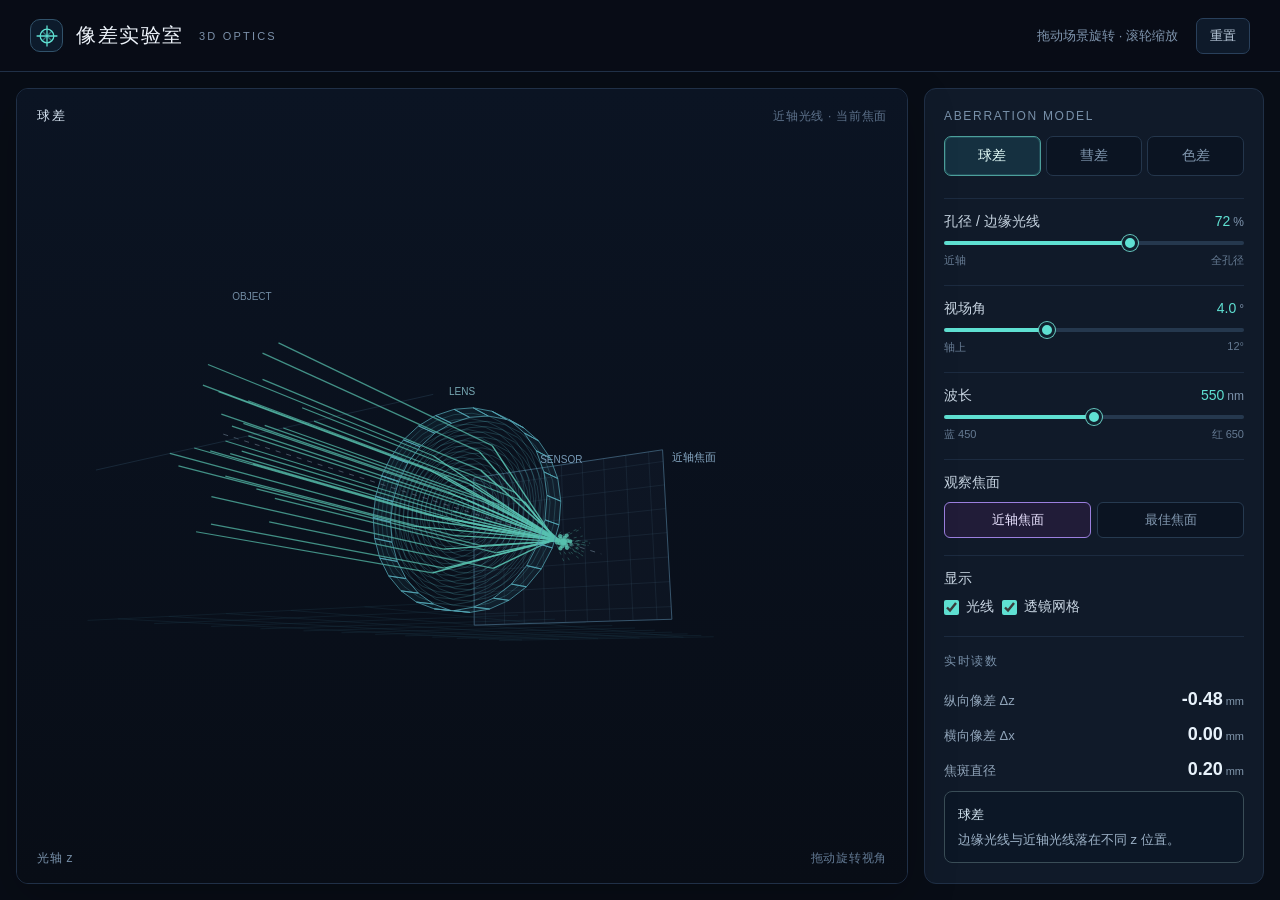
==== commit 27806256: "Refocus site on interactive 3D aberration lab" ====
--- a/index.html
+++ b/index.html
@@ -1,120 +1,269 @@
 <!doctype html>
 <html lang="zh-CN">
 <head>
-  <meta charset="UTF-8"><meta name="viewport" content="width=device-width, initial-scale=1.0">
-  <title>光迹 Optica — 光学交互实验室</title>
-  <meta name="description" content="调节透镜与介质参数，实时观察光线传播、成像与全反射。用交互模型理解光学设计。">
-  <link rel="icon" type="image/svg+xml" href="data:image/svg+xml,%3Csvg xmlns='http://www.w3.org/2000/svg' viewBox='0 0 40 40'%3E%3Crect width='40' height='40' rx='10' fill='%232f5bea'/%3E%3Cpath d='M22 7Q10 20 22 33Q30 20 22 7' fill='none' stroke='white' stroke-width='2'/%3E%3Cpath d='M4 12L34 26M4 20H35M4 28L34 14' stroke='%239cddff' fill='none'/%3E%3C/svg%3E">
+  <meta charset="UTF-8">
+  <meta name="viewport" content="width=device-width, initial-scale=1">
+  <title>像差实验室 · 3D 光学设计</title>
+  <meta name="description" content="通过可旋转的三维光学模型，直观观察球差、彗差与色差。">
+  <link rel="icon" type="image/svg+xml" href="data:image/svg+xml,%3Csvg xmlns='http://www.w3.org/2000/svg' viewBox='0 0 40 40'%3E%3Crect width='40' height='40' rx='12' fill='%230b1220'/%3E%3Ccircle cx='20' cy='20' r='10' fill='none' stroke='%235fe0d2' stroke-width='2'/%3E%3Cpath d='M4 20h32M20 4v32' stroke='%23f1b85b' stroke-width='1.5'/%3E%3C/svg%3E">
   <style>
-:root{font-family:'Manrope','Noto Sans SC',sans-serif;color:#263044;background:#f6f8fb;font-synthesis:none;--blue:#315ce8;--muted:#788293;--line:#e7eaf0;--cyan:#5cdde9;--purple:#b6a0ff;--amber:#f3bd69}
-*{box-sizing:border-box}body{margin:0;font-size:16px}button,input{font:inherit}button{cursor:pointer}button,a,input{touch-action:manipulation}button{transition:background .18s,color .18s,border-color .18s}button:focus-visible,a:focus-visible,input:focus-visible{outline:3px solid #7ba1ff;outline-offset:4px}button:disabled{cursor:default}button{color:inherit}a{color:inherit}button svg{pointer-events:none}[hidden]{display:none!important}.topbar{height:78px;background:white;display:flex;align-items:center;padding:0 30px;border-bottom:1px solid var(--line);gap:24px}.brand{display:flex;align-items:center;gap:11px;text-decoration:none}.brand-mark{background:var(--blue);width:38px;height:38px;border-radius:11px;display:inline-flex;align-items:center;justify-content:center}.brand-mark svg{width:32px;fill:none;stroke:#fff;stroke-width:1.4}.brand-mark svg path+path{stroke:#b1d7ff;stroke-width:1.1}.brand strong{font-size:22px;font-weight:700;white-space:nowrap}.brand strong span{font-size:13px;letter-spacing:2px;margin-left:9px;color:#47546c}.header-divider{height:22px;width:1px;background:var(--line);margin-left:9px}.header-caption{font-size:14px;color:#707b8f}.top-label{margin-left:auto;color:#8d96a4;font-size:13px;letter-spacing:1px}.icon-button{display:grid;place-items:center;width:31px;height:31px;border:1px solid #dde2eb;border-radius:50%;background:transparent;font-size:16px;color:#7c8799}.icon-button:hover{background:#eef3ff;color:var(--blue)}.app-shell{display:grid;grid-template-columns:229px minmax(0,1fr);min-height:calc(100vh - 78px)}.sidebar{background:#fff;border-right:1px solid var(--line);padding:37px 18px 20px;display:flex;flex-direction:column}.nav-eyebrow{font-size:13px;color:#8d96a4;padding:0 16px;margin-bottom:21px;display:flex;justify-content:space-between}.nav-eyebrow span{font-size:12px;letter-spacing:1.3px;padding-top:3px}.model-nav{width:100%;display:flex;align-items:center;gap:11px;border:none;background:none;border-radius:9px;padding:17px 12px;text-align:left;margin-bottom:8px;font-size:14px;font-weight:600;position:relative}.model-nav small{display:block;font-size:12px;font-weight:400;color:#9098a6;margin-top:6px}.model-nav.active{background:#edf2ff;color:var(--blue)}.model-nav.active:before{content:'';width:3px;height:24px;position:absolute;left:-18px;top:26px;background:var(--blue);border-radius:0 3px 3px 0}.model-nav:hover{background:#f0f4fc}.nav-icon{font-size:23px;font-weight:400;color:#7f8a9f;width:25px;text-align:center}.active .nav-icon{color:var(--blue)}.nav-number{font-size:12px;color:#a7b0bf;margin-left:auto;align-self:flex-start;margin-top:3px}.sidebar-note{margin:80px 10px 30px;padding:19px 14px;background:#f7f9fc;border-radius:9px}.note-symbol{font-size:25px;color:#6683d9;display:block;margin-bottom:10px}.sidebar-note strong{font-size:14px;font-weight:600}.sidebar-note p{font-size:12px;line-height:1.95;color:#8a94a4;margin:10px 0 18px}.note-line{height:1px;background:#e5eaf3;margin-bottom:14px}.sidebar-note>span:last-child{font-size:12px;color:#9ba4b2;letter-spacing:2px}.sidebar-footer{margin-top:auto;font-size:12px;color:#a2aab8;padding:20px 10px 0}.mini-lens{font-size:19px;margin-right:7px;color:#93a4bf}main{padding:29px 35px 22px;max-width:1690px;width:100%;margin:0 auto;min-width:0}.breadcrumb{font-size:12px;color:#939cab;display:flex;gap:10px;align-items:center}.breadcrumb span:last-child{color:#636f83}.page-heading{display:flex;align-items:center;justify-content:space-between;gap:20px;padding:26px 0 27px}.eyebrow{font-size:12px;font-weight:700;color:#8390a5;letter-spacing:1.7px}.page-heading h1{font-size:29px;letter-spacing:1px;font-weight:600;margin:9px 0 9px;line-height:1.4}.page-heading p{color:#7e8899;font-size:14px;margin:0;line-height:1.8}.button{border:1px solid var(--line);border-radius:7px;padding:10px 15px;font-size:13px;display:inline-flex;align-items:center;gap:9px;white-space:nowrap}.button.secondary{background:white;color:#69758a}.button.secondary:hover{background:#edf2ff;border-color:#c9d4f5}.button span{font-size:19px;line-height:1}.button.primary{background:var(--blue);color:white;border-color:var(--blue)}.workspace{display:grid;grid-template-columns:minmax(0,1fr) 288px;gap:21px;align-items:stretch}.visual-panel,.controls-panel{border:1px solid #e3e7ef;background:white;border-radius:11px;overflow:hidden;box-shadow:0 4px 20px #14234503;min-width:0}.panel-toolbar{display:flex;align-items:center;justify-content:space-between;height:62px;padding:0 21px;border-bottom:1px solid var(--line)}.view-tabs{display:flex;height:100%;gap:25px}.view-tab{font-size:14px;padding:0 0;border:0;background:transparent;color:#9099a9;position:relative}.view-tab.active{color:var(--blue);font-weight:600}.view-tab.active:after{content:'';position:absolute;bottom:-1px;height:3px;left:0;right:0;background:var(--blue);border-radius:3px 3px 0 0}.model-badge{font-size:12px;color:#8d97a5;border:1px solid #e7ebf1;padding:5px 8px;border-radius:5px}.canvas-wrap{background:#151e30;position:relative;overflow:hidden;min-height:342px;margin:13px 13px 0;border-radius:7px;color:#8291aa}.canvas-top,.canvas-bottom{display:flex;align-items:center;justify-content:space-between;position:absolute;z-index:1;left:18px;right:18px;font-size:12px;pointer-events:none}.canvas-top{top:16px}.canvas-bottom{bottom:14px;font-size:12px}.canvas-title{font-size:12px;letter-spacing:1.6px;color:#a2b1c9}.canvas-title span{letter-spacing:0;font-size:12px;color:#687a96;margin-left:6px}.canvas-button{pointer-events:auto;background:#ffffff06;border:1px solid #354056;color:#a9b6c9;font-size:12px;border-radius:4px;padding:5px 8px}.canvas-button:hover{background:#ffffff15}#optical-canvas{display:block;width:100%;min-height:342px;aspect-ratio:2/1;overflow:visible;user-select:none;touch-action:pan-y}#optical-canvas text{font-family:'Manrope','Noto Sans SC',sans-serif;font-size:14px}.legend{display:flex;justify-content:center;gap:19px;padding:19px 12px 18px;flex-wrap:wrap}.legend span{font-size:12px;color:#7a879b;display:flex;gap:7px;align-items:center}.legend-line{width:17px;height:2px;display:inline-block}.cyan{background:var(--cyan)}.purple{background:var(--purple)}.amber{background:var(--amber)}.result-grid{border-top:1px solid var(--line);display:grid;grid-template-columns:repeat(3,minmax(0,1fr));padding:23px 5px 24px}.metric{padding:0 20px;min-width:0;border-right:1px solid var(--line)}.metric:last-child{border-right:0}.metric-label{font-size:12px;color:#929baa;display:block;margin-bottom:9px}.metric-value{font-size:25px;font-weight:700;letter-spacing:-.7px;line-height:1.3;white-space:nowrap}.metric-value small{font-weight:500;color:#909baa;font-size:12px;margin-left:5px;letter-spacing:0}.metric-value.status{font-family:'Noto Sans SC',sans-serif;font-size:19px;letter-spacing:0;font-weight:600;color:#355ec9}.metric-note{font-size:12px;color:#a0a8b7;margin-top:6px;display:block;line-height:1.6}.controls-panel{padding:23px 22px 18px}.controls-title{display:flex;align-items:center;justify-content:space-between;margin-bottom:25px}.controls-title h2{font-size:15px;font-weight:600;margin:0}.controls-title>span{font-size:12px;color:#abb3c0;letter-spacing:.6px}.control-group{margin:0 0 22px}.control-label{display:flex;justify-content:space-between;align-items:center;font-size:13px;margin-bottom:12px}.control-label label{color:#66738a}.control-label em{font-style:italic;font-family:Georgia,serif;margin-left:5px;color:#93a0b4}.control-value{font-size:13px;font-weight:600;background:#f5f7fb;border:1px solid #e7ebf3;border-radius:5px;padding:5px 8px;min-width:73px;text-align:center}.control-value small{color:#9ba5b5;font-size:12px;font-weight:400;margin-left:4px}input[type=range]{display:block;width:100%;height:5px;accent-color:var(--blue);cursor:pointer;margin:17px 0 10px;border-radius:4px;background:linear-gradient(to right,var(--blue) 0%,var(--blue) var(--fill),#e9edf4 var(--fill),#e9edf4 100%);appearance:none}input[type=range]::-webkit-slider-thumb{appearance:none;height:15px;width:15px;border:3px solid white;background:var(--blue);border-radius:50%;box-shadow:0 0 0 1px #d9e2f7,0 2px 4px #234a9120}input[type=range]::-moz-range-thumb{height:11px;width:11px;border:3px solid white;background:var(--blue);border-radius:50%;box-shadow:0 0 0 1px #d9e2f7}.range-labels{display:flex;justify-content:space-between;color:#a6aebc;font-size:12px}.segmented{display:flex;background:#f4f6fa;border:1px solid #edf0f5;border-radius:6px;padding:3px;gap:3px}.segmented button{flex:1;padding:8px 3px;border:none;background:transparent;color:#8a95a7;font-size:12px;border-radius:4px}.segmented button.active{background:white;color:var(--blue);box-shadow:0 1px 5px #24334f0a;font-weight:600}.check-control{display:flex;align-items:center;justify-content:space-between;font-size:12px;color:#7e8a9e;margin:15px 0}.check-control input{appearance:none;width:29px;height:17px;border-radius:20px;background:#d6deeb;position:relative;margin:0;cursor:pointer}.check-control input:after{content:'';position:absolute;top:3px;left:3px;width:11px;height:11px;background:white;border-radius:50%;transition:transform .2s}.check-control input:checked{background:var(--blue)}.check-control input:checked:after{transform:translateX(12px)}.observation{padding:13px 13px 12px;background:#f2f6ff;border:1px solid #e6edfc;border-radius:7px;margin-top:21px}.observation strong{display:block;color:#617dc6;font-size:12px;font-weight:600;margin-bottom:7px}.observation p{color:#7c8dad;font-size:12px;line-height:1.95;margin:0}.explore-section{margin-top:28px}.section-heading{display:flex;gap:16px;align-items:center;margin-bottom:16px}.section-heading h2{font-size:16px;font-weight:600;margin:0}.section-heading>span{font-size:12px;color:#9aa3b2}.explore-grid{display:grid;grid-template-columns:repeat(3,minmax(0,1fr));gap:17px}.explore-card{display:flex;gap:13px;padding:20px 16px;text-align:left;border:1px solid #e1e7f1;background:#fff;border-radius:9px;align-items:flex-start;position:relative;min-width:0}.explore-card:hover{border-color:#abc0fa;background:#fdfdff;transform:translateY(-1px)}.explore-card.selected{border-color:#afc2f5;background:#f8faff}.explore-number{display:grid;place-items:center;flex:0 0 31px;height:31px;border:1px solid #e4eaf8;border-radius:8px;font-size:12px;color:#6d86c8;background:#f4f7ff}.explore-card:nth-child(2) .explore-number{color:#9a80cb;background:#f7f4fc;border-color:#eee7f8}.explore-card:nth-child(3) .explore-number{color:#c1965b;background:#fcf8f1;border-color:#f2ebdf}.explore-card strong{font-size:13px;font-weight:600;display:block;margin:0 15px 6px 0;line-height:1.5}.explore-card p{font-size:12px;line-height:1.8;color:#97a1b0;margin:0}.explore-card .arrow{font-size:16px;position:absolute;top:24px;right:16px;color:#adb9ce}.main-footer{display:flex;justify-content:space-between;gap:20px;color:#a4adbb;font-size:12px;margin-top:25px;line-height:1.8}.footer-dot{padding:0 5px}#theory-view{padding:28px;min-height:411px;line-height:1.9;color:#64718a;font-size:14px}#theory-view h3{font-size:18px;color:#34435f;margin-top:0}.equation{display:flex;align-items:center;justify-content:center;gap:17px;color:#315ce8;font-family:Georgia,serif;font-size:26px;padding:25px;background:#f3f6fd;border-radius:7px;margin:16px 0}.theory-definitions{display:grid;grid-template-columns:repeat(2,minmax(0,1fr));gap:10px;font-size:12px}.theory-definitions strong{color:#4f6388;font-family:Georgia,serif;font-size:16px;margin-right:8px}.source-link{color:#6783c6;text-underline-offset:3px;font-size:12px}.theory-foot{font-size:12px;color:#8b99ad}dialog{border:1px solid #dfe6f5;border-radius:16px;padding:35px;max-width:520px;width:calc(100% - 32px);color:#53627c;box-shadow:0 20px 100px #13295930}dialog::backdrop{background:#14203970;backdrop-filter:blur(3px)}dialog h2{font-size:23px;color:#263753}dialog li,dialog p{font-size:14px;line-height:2}dialog ol{padding-left:22px}.dialog-close.icon-button{float:right}dialog .primary{margin-top:15px}.draggable-object{cursor:ew-resize;touch-action:none}.ray-path{fill:none;stroke-width:2;opacity:.88;stroke-linecap:round}.grid-hidden .diagram-grid{display:none}.diagram-tooltip{fill:#b8c7df}.canvas-data{font-size:12px!important}.svg-dim{fill:#7184a2}.diagram-object-text{fill:#77dec7}.diagram-image-text{fill:#f5c379}
-@media(min-width:1600px){main{padding:35px 44px}.canvas-wrap,#optical-canvas{min-height:420px}.controls-panel{padding:25px}.control-group{margin-bottom:27px}.sidebar-note{margin-top:100px}.page-heading{padding-top:30px;padding-bottom:34px}.explore-card{padding:23px 20px}.model-badge{font-size:12px}.legend span{font-size:12px}.metric-label,.metric-note{font-size:12px}}
-@media(max-width:1200px){.app-shell{grid-template-columns:195px minmax(0,1fr)}.sidebar{padding:30px 12px}.model-nav{gap:8px;padding:16px 8px}.nav-number{display:none}.nav-eyebrow{padding:0 8px}.nav-eyebrow span{display:none}.model-nav.active:before{left:-12px}main{padding:27px 23px}.workspace{grid-template-columns:minmax(0,1fr) 258px;gap:15px}.controls-panel{padding:22px 17px}.legend{gap:10px}.legend span{font-size:12px}.metric{padding:0 13px}.metric-value{font-size:22px}.metric-value.status{font-size:16px}.explore-card{gap:9px;padding:17px 12px}.explore-card .arrow{display:none}.explore-number{flex-basis:27px;height:27px}.explore-card strong{margin-right:0}.section-heading>span{font-size:12px}.canvas-wrap,#optical-canvas{min-height:325px}.canvas-title span{display:none}.main-footer{font-size:12px}.sidebar-note{margin:80px 2px 20px}}
-@media(max-width:980px){.topbar{padding:0 22px}.app-shell{grid-template-columns:1fr}.sidebar{padding:15px 22px;display:block;border-right:0;border-bottom:1px solid var(--line)}.sidebar nav{display:flex;gap:10px}.nav-eyebrow,.sidebar-note,.sidebar-footer,.model-nav small,.nav-number{display:none}.model-nav{margin:0;padding:12px;justify-content:center}.model-nav.active:before{display:none}.nav-icon{font-size:19px}.workspace{grid-template-columns:minmax(0,1fr) 260px}.canvas-wrap,#optical-canvas{min-height:350px}.topbar{height:70px}.main-footer{font-size:12px}}
-@media(max-width:720px){.topbar{height:65px;padding:0 16px;gap:12px}.header-divider,.header-caption,.top-label{display:none}.topbar>.icon-button{margin-left:auto}.brand strong{font-size:21px}.sidebar{padding:10px 12px}.sidebar nav{gap:5px}.model-nav{font-size:12px;padding:10px 4px;gap:4px}.nav-icon{font-size:17px;width:19px}main{padding:20px 15px}.page-heading{padding:22px 0 24px;gap:10px;align-items:flex-start}.page-heading h1{font-size:27px}.page-heading p{font-size:13px}.eyebrow{font-size:12px;letter-spacing:1px}.page-heading>.button{font-size:12px;padding:8px 9px;margin-top:21px}.workspace{grid-template-columns:1fr;gap:17px}.canvas-wrap{margin:9px 9px 0}.canvas-wrap,#optical-canvas{min-height:270px}.canvas-top,.canvas-bottom{left:12px;right:12px;font-size:12px}.canvas-title{font-size:12px}.canvas-bottom{font-size:12px}.canvas-bottom span:last-child{font-size:12px}.panel-toolbar{height:56px;padding:0 17px}.view-tab{font-size:13px}.model-badge{font-size:12px}.legend{padding:15px 7px;gap:9px}.legend span{font-size:12px;gap:4px}.legend-line{width:12px}.metric-label{font-size:12px}.metric-note{font-size:12px}.metric-value{font-size:22px}.metric-value.status{font-size:17px}.result-grid{padding:19px 0}.metric{padding:0 15px}.controls-panel{padding:20px}.controls-title{margin-bottom:22px}#parameter-controls{display:grid;grid-template-columns:1fr 1fr;gap:0 25px}.control-group{margin-bottom:23px}.control-label{font-size:12px}.control-value{font-size:12px;min-width:63px;padding:5px}.segmented button{font-size:12px}.observation{margin-top:0}.observation p{font-size:12px}.section-heading{display:block}.section-heading>span{display:block;margin-top:8px;font-size:12px}.explore-grid{grid-template-columns:1fr}.explore-card{padding:18px;gap:15px}.explore-card strong{font-size:14px}.explore-card p{font-size:12px}.explore-card .arrow{display:block;top:25px}.explore-number{flex-basis:32px;height:32px}.main-footer{display:block;font-size:12px;line-height:1.9}.main-footer>span{display:block;margin-bottom:7px}#theory-view{padding:20px;min-height:350px}.equation{font-size:23px}.theory-definitions{grid-template-columns:1fr}dialog{padding:25px}.check-control{font-size:12px}}
-@media(prefers-reduced-motion:reduce){*{transition:none!important;scroll-behavior:auto!important}}
-.control-context{font-size:12px;color:#7c8ca5;line-height:1.8;margin:-4px 0 22px;padding-bottom:14px;border-bottom:1px solid #e8edf5}.wide{width:100%;justify-content:center}.live-calculation{color:#637ba4;background:#f8faff;padding:12px 15px;border-left:2px solid #abc1f7;font-size:14px}.live-calculation b{font-weight:600;color:#365a9c}.equation-small{font-size:24px}.equation-divider{color:#c4cee3;font-size:22px}.controls-panel{display:flex;flex-direction:column}.observation{margin-top:auto}.control-label,.check-control,.segmented button,.model-nav,.button{font-size:14px}.page-heading p,#theory-view,dialog p,dialog li{font-size:16px}.metric-label,.metric-note,.legend span,.observation strong,.observation p,.explore-card p,.sidebar-note p,.theory-foot,.source-link,.header-caption{font-size:12px;line-height:1.85}.explore-card strong,.sidebar-note strong{font-size:14px}.metric-label,.metric-note,.legend span,.page-heading p,.observation p,.explore-card p,.range-labels,.main-footer,.sidebar-note p,.section-heading>span{color:#738097}.controls-title>span{font-size:12px;letter-spacing:0}.controls-title h2{font-size:16px}.nav-eyebrow span{font-size:12px;letter-spacing:0}.nav-number{font-size:12px}.sidebar-note>span:last-child{font-size:12px;letter-spacing:1px}.canvas-top,.canvas-bottom,.canvas-title,.canvas-title span,.canvas-button{font-size:12px}.canvas-wrap{min-height:370px}#optical-canvas{min-height:370px}.legend{gap:14px}.metric-value{white-space:normal;overflow-wrap:anywhere}.model-badge{font-size:12px}.main-footer{font-size:12px}.canvas-data{font-size:15px!important}.model-nav small{font-size:12px}.controls-title{gap:8px}.controls-title>span{font-size:12px;color:#8794a8}#parameter-controls:has(.wide){margin-bottom:24px}.metric-value small{font-size:12px}.explore-card .arrow{right:12px}.control-group{margin-bottom:24px}#theory-view{min-height:423px}.result-grid{padding-top:23px;padding-bottom:24px}
-@media(min-width:1600px){.canvas-wrap,#optical-canvas{min-height:435px}.legend span{font-size:12px}}
-@media(max-width:1200px) and (min-width:981px){.app-shell{grid-template-columns:183px minmax(0,1fr)}main{padding:25px 20px}.workspace{grid-template-columns:minmax(0,1fr) 258px}.controls-title>span{display:none}.segmented button{font-size:13px}.nav-eyebrow{font-size:12px}.model-nav{font-size:14px}.sidebar-note{padding:16px 12px}.legend{justify-content:flex-start}.explore-card{display:block}.explore-number{display:none}}
-@media(max-width:720px){.page-heading p{font-size:14px}.model-nav,.segmented button{font-size:12px}.canvas-wrap,#optical-canvas{min-height:280px}.canvas-top,.canvas-bottom,.canvas-title,.canvas-title span,.canvas-button{font-size:12px}.canvas-bottom span:last-child{font-size:12px}.canvas-top{left:12px;right:12px}.canvas-bottom{left:12px;right:12px;gap:6px}.canvas-title{letter-spacing:.3px}.legend{justify-content:flex-start;padding:13px 15px;gap:5px 14px}.legend span{font-size:12px}.metric{padding:0 12px}.metric-value{font-size:23px}.metric-value.status{font-size:17px}.metric-label,.metric-note{font-size:12px}.check-control{grid-column:1/-1}.control-context{grid-column:1/-1}.control-label{font-size:14px}.observation{margin-top:0}.control-value small{font-size:12px}.range-labels{font-size:12px}.explore-card strong{font-size:15px}.explore-card p{font-size:14px}.section-heading>span{font-size:12px}.main-footer{font-size:12px}.equation{font-size:22px;flex-wrap:wrap;gap:5px}.equation-divider{display:none}.equation-small{font-size:20px}#theory-view{font-size:16px}.page-heading>.button{font-size:12px}.canvas-button{padding:5px}.top-label{display:none}.control-group{margin-bottom:25px}}
-@media(max-width:420px){#parameter-controls{grid-template-columns:1fr}.control-value{min-width:78px}.controls-title>span{font-size:12px}.page-heading{gap:8px}.page-heading h1{font-size:25px}.page-heading>.button{padding:7px;font-size:12px}.page-heading>.button span{display:none}.canvas-bottom{display:block}.canvas-bottom span{display:block}.canvas-bottom span+span{margin-top:4px}.canvas-wrap,#optical-canvas{min-height:300px}.canvas-title{font-size:12px}.model-badge{display:none}}
-@media(max-width:720px){#optical-canvas text{font-size:24px}#optical-canvas .canvas-data{font-size:23px!important}#optical-canvas.refraction-mobile text{font-size:20px}.refraction-mobile{margin-top:23px;margin-bottom:45px}#optical-canvas.refraction-mobile{min-height:270px}}
-
-
-</style>
+    :root{font-family:Inter,"Noto Sans SC","Microsoft YaHei",sans-serif;color:#eef4fb;background:#080d16;font-synthesis:none;--bg:#080d16;--panel:#101a29;--panel2:#0c1421;--line:#203047;--muted:#8fa3bb;--teal:#5fe0d2;--amber:#f1b85b;--violet:#bb9cff;--red:#ff758e}
+    *{box-sizing:border-box}
+    html,body{margin:0;min-height:100%;background:var(--bg)}
+    body{font-size:16px;overflow-x:hidden}
+    button,input{font:inherit}
+    button{cursor:pointer;color:inherit}
+    button:focus-visible,input:focus-visible{outline:2px solid var(--teal);outline-offset:3px}
+    .app{min-height:100vh;display:flex;flex-direction:column}
+    header{height:72px;display:flex;align-items:center;justify-content:space-between;padding:0 30px;border-bottom:1px solid var(--line);background:rgba(8,13,22,.92);position:relative;z-index:2}
+    .brand{display:flex;align-items:center;gap:13px}
+    .brand-mark{width:33px;height:33px;border:1px solid #31526a;border-radius:10px;display:grid;place-items:center;background:#0d1b2c}
+    .brand-mark svg{width:24px;height:24px;fill:none;stroke:var(--teal);stroke-width:1.6}
+    h1{font-size:20px;letter-spacing:.08em;font-weight:650;margin:0}
+    .brand small{font-size:11px;letter-spacing:.2em;color:#7c91aa;margin-left:2px}
+    .header-right{display:flex;align-items:center;gap:18px;color:#7f95ae;font-size:13px}
+    .reset{border:1px solid #29405b;border-radius:7px;padding:8px 13px;background:#0e1a2a;color:#b9c9da;font-size:13px}
+    .reset:hover{border-color:#4d7893;background:#13243a}
+    .layout{display:grid;grid-template-columns:minmax(0,1fr) 340px;gap:16px;flex:1;padding:16px;min-height:0}
+    .stage{position:relative;min-height:calc(100vh - 104px);border:1px solid var(--line);border-radius:12px;overflow:hidden;background:#090f1b;box-shadow:0 15px 50px rgba(0,0,0,.22)}
+    #scene{display:block;width:100%;height:100%;min-height:520px;touch-action:none;cursor:grab}
+    #scene.dragging{cursor:grabbing}
+    .stage-top,.stage-bottom{position:absolute;left:20px;right:20px;display:flex;align-items:center;justify-content:space-between;pointer-events:none;color:#7890a9;font-size:12px;letter-spacing:.06em}
+    .stage-top{top:18px}.stage-bottom{bottom:16px}
+    .stage-top strong{font-size:13px;font-weight:600;color:#d7e4f2;letter-spacing:.12em}
+    .stage-top span:last-child{color:#5d718a}
+    .stage-bottom span:last-child{color:#637a94}
+    .panel{border:1px solid var(--line);border-radius:12px;background:var(--panel);padding:20px 19px;display:flex;flex-direction:column;min-width:0}
+    .panel-title{font-size:12px;color:#7890a9;letter-spacing:.14em;margin:0 0 13px}
+    .mode-tabs{display:grid;grid-template-columns:repeat(3,1fr);gap:5px;margin-bottom:22px}
+    .mode-tabs button{border:1px solid #24364c;background:#0b1422;border-radius:7px;padding:10px 4px;color:#8298b0;font-size:14px}
+    .mode-tabs button:hover{border-color:#3d6278;color:#c7d8e7}
+    .mode-tabs button.active{background:#153040;border-color:#4c9f9b;color:#e6fffb;box-shadow:inset 0 0 0 1px rgba(95,224,210,.16)}
+    .control{padding:14px 0 17px;border-top:1px solid #1c2b40}
+    .control:first-of-type{border-top:0;padding-top:0}
+    .control-head{display:flex;justify-content:space-between;align-items:baseline;margin-bottom:10px}
+    .control label{font-size:14px;color:#c7d4e1}
+    .value{font-size:14px;color:var(--teal);font-variant-numeric:tabular-nums}
+    .value em{font-style:normal;color:#7e94ad;font-size:12px;margin-left:3px}
+    input[type=range]{appearance:none;width:100%;height:4px;border-radius:5px;background:#25384e;display:block;margin:8px 0 8px;--fill:50%;background:linear-gradient(90deg,var(--teal) 0 var(--fill),#25384e var(--fill) 100%)}
+    input[type=range]::-webkit-slider-thumb{appearance:none;width:16px;height:16px;border-radius:50%;background:var(--teal);border:3px solid #10212e;box-shadow:0 0 0 1px #66c9c0}
+    input[type=range]::-moz-range-thumb{width:11px;height:11px;border-radius:50%;background:var(--teal);border:3px solid #10212e;box-shadow:0 0 0 1px #66c9c0}
+    .range-labels{display:flex;justify-content:space-between;font-size:11px;color:#657a92}
+    .focus-row{display:grid;grid-template-columns:1fr 1fr;gap:6px}
+    .focus-row button{border:1px solid #263a50;background:#0b1422;border-radius:6px;color:#8298b0;padding:8px 4px;font-size:13px}
+    .focus-row button.active{border-color:#9b7fde;color:#e9e2ff;background:#211c38}
+    .switches{display:flex;flex-wrap:wrap;gap:8px}
+    .switch{display:flex;align-items:center;gap:7px;color:#98abc0;font-size:13px}
+    .switch input{accent-color:var(--teal);width:15px;height:15px;margin:0}
+    .metrics{border-top:1px solid #1c2b40;margin-top:3px;padding-top:16px}
+    .metrics h2{font-size:12px;color:#7890a9;letter-spacing:.14em;margin:0 0 12px;font-weight:500}
+    .metric{display:flex;align-items:baseline;justify-content:space-between;padding:7px 0}
+    .metric span:first-child{font-size:13px;color:#91a5ba}
+    .metric strong{font-size:18px;color:#e8f2fb;font-variant-numeric:tabular-nums;font-weight:600}
+    .metric strong small{font-size:11px;color:#8398ae;margin-left:3px;font-weight:400}
+    .insight{margin-top:auto;border:1px solid #29415b;border-radius:8px;padding:12px 13px;background:#0c1726;color:#9db2c7;font-size:13px;line-height:1.65}
+    .insight b{color:#d8e9f5;font-weight:600;display:block;margin-bottom:3px}
+    .insight[data-mode=spherical]{border-color:#3a4d57}.insight[data-mode=coma]{border-color:#514463}.insight[data-mode=chromatic]{border-color:#56473b}
+    @media(max-width:900px){
+      header{padding:0 18px}.header-right>span{display:none}
+      .layout{grid-template-columns:1fr;padding:10px}.stage{min-height:62vh}#scene{min-height:430px}.panel{padding:18px}
+      .insight{margin-top:16px}
+    }
+    @media(max-width:520px){
+      header{height:62px}.brand small{display:none}h1{font-size:18px}.layout{padding:8px;gap:8px}.stage{min-height:55vh;border-radius:9px}#scene{min-height:340px}
+      .stage-top,.stage-bottom{left:12px;right:12px;font-size:11px}.stage-top{top:13px}.stage-bottom{bottom:12px}.panel{border-radius:9px;padding:16px}.mode-tabs{margin-bottom:17px}
+    }
+    @media(prefers-reduced-motion:reduce){*{scroll-behavior:auto!important}}
+  </style>
 </head>
 <body>
-  <header class="topbar"><a class="brand" href="#" aria-label="光迹首页"><span class="brand-mark"><svg viewBox="0 0 40 40" aria-hidden="true"><path d="M22 6Q9 20 22 34Q31 20 22 6"/><path d="M3 10L36 29M3 20H37M3 30L36 11"/></svg></span><strong>光迹 <span>OPTICA</span></strong></a><div class="header-divider"></div><span class="header-caption">光学交互实验室</span><span class="top-label">让光的路径，看得见</span><button class="icon-button" id="help-button" aria-label="使用指南">?</button></header>
-  <div class="app-shell">
-    <aside class="sidebar">
-      <div class="nav-eyebrow">探索光学 <span>EXPLORE</span></div>
-      <nav aria-label="光学模型">
-        <button class="model-nav active" data-model="lens" aria-current="page"><span class="nav-icon">◉</span><span>单透镜成像<small>从焦点到成像</small></span><span class="nav-number">01</span></button>
-        <button class="model-nav" data-model="system"><span class="nav-icon">⊕</span><span>双透镜系统<small>搭建你的光学系统</small></span><span class="nav-number">02</span></button>
-        <button class="model-nav" data-model="refraction"><span class="nav-icon">↗</span><span>折射与全反射<small>光在介质间的转折</small></span><span class="nav-number">03</span></button>
-      </nav>
-      <div class="sidebar-note"><span class="note-symbol">✧</span><strong>从一个参数开始</strong><p>拖动滑块，观察光路。<br>每一次变化，都是一个小实验。</p><div class="note-line"></div><span>观察 · 调节 · 理解</span></div>
-      <div class="sidebar-footer"><span class="mini-lens">◈</span> 几何光学 / 交互学习</div>
+<div class="app">
+  <header>
+    <div class="brand">
+      <span class="brand-mark" aria-hidden="true"><svg viewBox="0 0 30 30"><circle cx="15" cy="15" r="8.5"/><path d="M2 15h26M15 2v26"/><path d="M8.5 8.5l13 13M21.5 8.5l-13 13" opacity=".45"/></svg></span>
+      <h1>像差实验室</h1><small>3D OPTICS</small>
+    </div>
+    <div class="header-right"><span>拖动场景旋转 · 滚轮缩放</span><button class="reset" id="reset" type="button">重置</button></div>
+  </header>
+  <main class="layout">
+    <section class="stage" aria-label="三维像差演示">
+      <canvas id="scene" aria-label="可旋转的三维光线与透镜模型"></canvas>
+      <div class="stage-top"><strong id="scene-mode">球差</strong><span id="scene-state">近轴光线 · 当前焦面</span></div>
+      <div class="stage-bottom"><span>光轴 z</span><span id="scene-help">拖动旋转视角</span></div>
+    </section>
+    <aside class="panel" aria-label="像差参数">
+      <p class="panel-title">ABERRATION MODEL</p>
+      <div class="mode-tabs" role="tablist" aria-label="选择像差类型">
+        <button class="active" type="button" data-mode="spherical" role="tab" aria-selected="true">球差</button>
+        <button type="button" data-mode="coma" role="tab" aria-selected="false">彗差</button>
+        <button type="button" data-mode="chromatic" role="tab" aria-selected="false">色差</button>
+      </div>
+      <div class="control">
+        <div class="control-head"><label for="aperture">孔径 / 边缘光线</label><span class="value" id="aperture-value">72<em>%</em></span></div>
+        <input id="aperture" type="range" min="25" max="100" value="72" step="1">
+        <div class="range-labels"><span>近轴</span><span>全孔径</span></div>
+      </div>
+      <div class="control">
+        <div class="control-head"><label for="field">视场角</label><span class="value" id="field-value">4.0<em>°</em></span></div>
+        <input id="field" type="range" min="0" max="12" value="4" step=".1">
+        <div class="range-labels"><span>轴上</span><span>12°</span></div>
+      </div>
+      <div class="control">
+        <div class="control-head"><label for="wavelength">波长</label><span class="value" id="wavelength-value">550<em>nm</em></span></div>
+        <input id="wavelength" type="range" min="450" max="650" value="550" step="1">
+        <div class="range-labels"><span>蓝 450</span><span>红 650</span></div>
+      </div>
+      <div class="control">
+        <div class="control-head"><label>观察焦面</label></div>
+        <div class="focus-row">
+          <button type="button" data-focus="paraxial" class="active">近轴焦面</button>
+          <button type="button" data-focus="best">最佳焦面</button>
+        </div>
+      </div>
+      <div class="control">
+        <div class="control-head"><label>显示</label></div>
+        <div class="switches">
+          <label class="switch"><input id="show-rays" type="checkbox" checked> 光线</label>
+          <label class="switch"><input id="show-mesh" type="checkbox" checked> 透镜网格</label>
+        </div>
+      </div>
+      <div class="metrics" aria-live="polite">
+        <h2>实时读数</h2>
+        <div class="metric"><span>纵向像差 Δz</span><strong id="metric-z">—<small>mm</small></strong></div>
+        <div class="metric"><span>横向像差 Δx</span><strong id="metric-x">—<small>mm</small></strong></div>
+        <div class="metric"><span>焦斑直径</span><strong id="metric-spot">—<small>mm</small></strong></div>
+      </div>
+      <div class="insight" id="insight" data-mode="spherical"><b id="insight-title">球差</b><span id="insight-copy">边缘光线与近轴光线落在不同 z 位置。</span></div>
     </aside>
-    <main>
-      <div class="breadcrumb">模型实验室 <span>/</span> <span id="breadcrumb-name">单透镜成像</span></div>
-      <div class="page-heading"><div><div class="eyebrow" id="model-eyebrow">MODEL 01 · GEOMETRICAL OPTICS</div><h1 id="model-title">单透镜成像</h1><p id="model-description">改变物距与焦距，观察三条特殊光线如何确定像的位置。</p></div><button class="button secondary" id="reset-button"><span aria-hidden="true">↺</span> 重置实验</button></div>
-      <div class="workspace">
-        <section class="visual-panel" aria-label="光学可视化">
-          <div class="panel-toolbar"><div class="view-tabs" role="tablist" aria-label="模型视图"><button class="view-tab active" role="tab" aria-selected="true" id="ray-tab" aria-controls="ray-view">光线模型</button><button class="view-tab" role="tab" aria-selected="false" tabindex="-1" id="theory-tab" aria-controls="theory-view">原理与公式</button></div><span class="model-badge" id="canvas-model-label">理想薄透镜</span></div>
-          <div id="ray-view" role="tabpanel" aria-labelledby="ray-tab"><div class="canvas-wrap"><div class="canvas-top"><span class="canvas-title">RAY TRACING <span>/ 实时光线追迹</span></span><button id="grid-button" class="canvas-button" aria-pressed="true">网格 开</button></div><svg id="optical-canvas" viewBox="0 0 920 460" role="img" aria-labelledby="diagram-title diagram-desc"><title id="diagram-title">单透镜成像光路图</title><desc id="diagram-desc">物体位于凸透镜左侧，三条特殊光线相交形成倒立实像。</desc></svg><div class="canvas-bottom"><span id="diagram-hint">拖动物体或调节右侧参数</span><span id="scale-label">单位 mm · 示意图</span></div></div><div class="legend" id="ray-legend"><span><i class="legend-line cyan"></i>平行于光轴的光线</span><span><i class="legend-line purple"></i>经过光心的光线</span><span><i class="legend-line amber"></i>经过物方焦点的光线</span></div></div>
-          <div id="theory-view" role="tabpanel" aria-labelledby="theory-tab" hidden></div>
-          <div class="result-grid" id="results" aria-live="polite"></div>
-        </section>
-        <aside class="controls-panel" aria-label="模型参数"><div class="controls-title"><h2>实验参数</h2><span>PARAMETERS</span></div><div id="parameter-controls"></div><div id="observation" class="observation"></div></aside>
-      </div>
-      <section class="explore-section"><div class="section-heading"><h2>试着探索一下</h2><span>选择一个情境，看看光路会怎样变化</span></div><div class="explore-grid" id="explore-cards"></div></section>
-      <footer class="main-footer"><span id="model-limits">模型采用近轴薄透镜近似，忽略像差与衍射。</span><span>光迹 OPTICA <span class="footer-dot">·</span> 把原理变成直觉</span></footer>
-    </main>
-  </div>
-  <dialog id="help-dialog"><button class="dialog-close icon-button" aria-label="关闭指南">×</button><span class="eyebrow">QUICK GUIDE</span><h2>开始你的第一个光学实验</h2><ol><li>从左侧选择一个光学模型。</li><li>调节参数，实时观察光线和成像结果。</li><li>选择下方的探索情境，比较不同成像状态。</li><li>切换“原理与公式”，把观察与计算联系起来。</li></ol><p>单透镜模型中，可直接拖动画布里的物体改变物距和物高。也可用滑块的方向键精细调节。</p><button class="button primary dialog-close">开始探索</button></dialog>
+  </main>
+</div>
 <script>
-'use strict';
 (() => {
-function lensModel({f,u,h}) {
-  const infinite=Math.abs(u-f)<1e-8;
-  const v=infinite?Infinity:f*u/(u-f);
-  return {f,u,h,v,m:-v/u,infinite};
-}
-function systemModel({f1,f2,d}) {
-  const power=1/f1+1/f2-d/(f1*f2),k=1-d/f1;
-  const afocal=Math.abs(power)<1e-10;
-  return {power,k,afocal,efl:afocal?Infinity:1/power,bfl:afocal?Infinity:k/power};
-}
-function refractionModel({n1,n2,angle}) {
-  const q=n1/n2*Math.sin(angle*Math.PI/180);
-  const tir=q>1+1e-10;
-  return {tir,theta2:tir?null:Math.asin(Math.max(-1,Math.min(1,q)))*180/Math.PI,critical:n1>n2?Math.asin(n2/n1)*180/Math.PI:null};
-}
-
-const $=s=>document.querySelector(s);
-const defaults={model:'lens',f:100,u:250,h:55,kind:'convex',grid:true,extensions:true,f1:100,f2:60,d:70,beam:10,n1:1,n2:1.5,angle:40};
-const state={...defaults};
-const fmt=(v,n=1)=>Number.isFinite(v)?v.toFixed(n):'∞';
-function slider(key,label,symbol,min,max,step,unit='mm'){return `<div class="control-group"><div class="control-label"><label for="${key}">${label}<em>${symbol}</em></label><output class="control-value" id="${key}-output" for="${key}">${Number(state[key].toFixed(step<.1?2:step<1?1:0))}<small>${unit}</small></output></div><input type="range" id="${key}" min="${min}" max="${max}" step="${step}" value="${state[key]}" aria-label="${label}"><div class="range-labels"><span>${min} ${unit}</span><span>${max} ${unit}</span></div></div>`}
-function metric(label,value,unit,note,cls=''){return `<div class="metric"><span class="metric-label">${label}</span><div class="metric-value ${cls}">${value}<small>${unit}</small></div><span class="metric-note">${note}</span></div>`}
-function renderControls(){
-  if(state.model==='lens')$('#parameter-controls').innerHTML=`<div class="control-group"><div class="control-label"><span>透镜类型</span></div><div class="segmented" role="group" aria-label="透镜类型"><button data-kind="convex" aria-pressed="${state.kind==='convex'}" class="${state.kind==='convex'?'active':''}">凸透镜 · 会聚</button><button data-kind="concave" aria-pressed="${state.kind==='concave'}" class="${state.kind==='concave'?'active':''}">凹透镜 · 发散</button></div></div>${slider('f','焦距大小','|f|',40,160,5)}${slider('u','物距','u',20,400,5)}${slider('h','物体高度','h',10,80,5)}<label class="check-control">显示虚像延长线<input id="extensions" type="checkbox" ${state.extensions?'checked':''}></label>`;
-  if(state.model==='system')$('#parameter-controls').innerHTML=`<div class="control-context">平行光入射 · 两片会聚透镜</div>${slider('f1','第一片焦距','f₁',40,200,5)}${slider('f2','第二片焦距','f₂',40,200,5)}${slider('d','透镜间距','d',10,400,5)}${slider('beam','入射束径','D',4,12,1)}`;
-  if(state.model==='refraction')$('#parameter-controls').innerHTML=`<div class="control-context">入射角始终从法线量起</div>${slider('angle','入射角','θ₁',0,85,.1,'°')}${slider('n1','入射介质折射率','n₁',1,2.4,.01,'')}${slider('n2','透射介质折射率','n₂',1,2.4,.01,'')}<button class="button secondary wide" id="swap-media">⇅ 交换两侧介质</button>`;
-  bindControls(); const swap=$('#swap-media');if(swap)swap.onclick=()=>{[state.n1,state.n2]=[state.n2,state.n1];renderControls();render();};
-}
-function bindControls(){document.querySelectorAll('input[type=range]').forEach(el=>{el.style.setProperty('--fill',`${100*(el.value-el.min)/(el.max-el.min)}%`);el.addEventListener('input',()=>{state[el.id]=Number(el.value);el.style.setProperty('--fill',`${100*(el.value-el.min)/(el.max-el.min)}%`);$(`#${el.id}-output`).firstChild.textContent=el.value;render();});});document.querySelectorAll('[data-kind]').forEach(b=>b.onclick=()=>{state.kind=b.dataset.kind;renderControls();render();});const ext=$('#extensions');if(ext)ext.onchange=()=>{state.extensions=ext.checked;render();};}
-function renderLens(){const {f,v,m}=lensModel({...state,f:state.kind==='convex'?state.f:-state.f});const finite=Number.isFinite(v);$('#results').innerHTML=metric('像距 v',fmt(v),'mm',finite?(v>0?'像在透镜右侧':'像在物体同侧'):'出射光线相互平行')+metric('横向放大率 m',finite?fmt(m,2):'—',finite?'×':'',finite?(m<0?'负号表示倒立':'正号表示正立'):'无有限像高')+metric('成像性质',finite?(v>0?'倒立实像':'正立虚像'):'无有限像','',finite?(Math.abs(m)>1.001?'像比物体更大':Math.abs(m)<.999?'像比物体更小':'像与物体等大'):'像位于无穷远','status');$('#observation').innerHTML=`<strong>✧ 观察提示</strong><p>${!finite?'物体恰好位于物方焦点，出射光线平行，不能在有限位置得到像。':v<0?'出射光线并未实际相交；沿反方向延长后相交的位置，就是虚像的位置。':`物体位于${state.u>2*f?'两倍焦距以外':state.u===2*f?'两倍焦距处':'一倍与两倍焦距之间'}，形成${Math.abs(m)>1.001?'放大':Math.abs(m)<.999?'缩小':'等大'}的倒立实像。`}</p>`;drawLens(f,v,m);$('#ray-legend').innerHTML=`<span><i class="legend-line cyan"></i>平行入射光线</span><span><i class="legend-line purple"></i>经过光心的光线</span><span><i class="legend-line amber"></i>${f>0?'物方焦点相关光线':'指向右焦点的光线'}</span>`;}
-const path=(d,color,dash='')=>`<path class="ray-path" d="${d}" stroke="${color}" ${dash?'stroke-dasharray="'+dash+'"':''}/>`;
-function drawLens(f,v,m){const x0=430,y0=225,scale=.9;const X=x=>x0+x*scale,Y=y=>y0-y*scale;const u=state.u,h=state.h;let s=`<defs><pattern id="dot-grid" width="23" height="23" patternUnits="userSpaceOnUse"><circle cx="1" cy="1" r=".8" fill="#53617a" opacity=".38"/></pattern><linearGradient id="lens-fill"><stop stop-color="#3baac8" stop-opacity=".09"/><stop offset=".5" stop-color="#8bdbea" stop-opacity=".24"/><stop offset="1" stop-color="#3baac8" stop-opacity=".09"/></linearGradient><clipPath id="plot-clip"><rect x="15" y="48" width="890" height="364"/></clipPath></defs><rect class="diagram-grid" width="920" height="460" fill="url(#dot-grid)"/><line x1="20" y1="${y0}" x2="900" y2="${y0}" stroke="#67758e" stroke-width="1" stroke-dasharray="5 6"/><text x="860" y="${y0+23}" fill="#6e7f9b">光轴</text>`;[-2,-1,1,2].forEach(k=>{s+=`<circle cx="${X(k*Math.abs(f))}" cy="${y0}" r="3" fill="#9aa9be"/><text x="${X(k*Math.abs(f))}" y="${y0+24}" text-anchor="middle" fill="#8e9cb1">${Math.abs(k)===2?'2F':(k<0?'F':'F′')}</text>`;});s+=`<text x="${x0+13}" y="${y0+23}" fill="#9babbe">O</text><path d="${f>0?`M ${x0} 77 Q ${x0-34} 225 ${x0} 373 Q ${x0+34} 225 ${x0} 77`:`M ${x0-15} 77 Q ${x0+10} 225 ${x0-15} 373 L ${x0+15} 373 Q ${x0-10} 225 ${x0+15} 77 Z`}" fill="url(#lens-fill)" stroke="#78becf" stroke-width="1.3"/><text x="${x0}" y="62" fill="#aacbd8" text-anchor="middle">${f>0?'凸透镜':'凹透镜'}</text><g clip-path="url(#plot-clip)">`;const rays=[{a:h,b:-h/f,c:'#5cdde9'},{a:0,b:-h/u,c:'#b6a0ff'}];if(Math.abs(u-f)>.01&&Math.abs(-h*f/(u-f))<160)rays.push({a:-h*f/(u-f),b:0,c:'#f3bd69'});rays.forEach(r=>{s+=path(`M${X(-u)},${Y(h)} L${X(0)},${Y(r.a)} L${X(540)},${Y(r.a+r.b*540)}`,r.c);if(v<0&&state.extensions)s+=path(`M${X(0)},${Y(r.a)} L${X(v)},${Y(r.a+r.b*v)}`,r.c,'5 6');});if(Number.isFinite(v)&&v>-455&&v<520&&Math.abs(m*h)<185){const yi=Y(m*h),dir=m*h>0?1:-1;s+=`<line x1="${X(v)}" y1="${y0}" x2="${X(v)}" y2="${yi}" stroke="#f3bd69" stroke-width="4" ${v<0?'stroke-dasharray="5 4"':''}/><path d="M${X(v)-6},${yi+dir*10} L${X(v)},${yi} L${X(v)+6},${yi+dir*10}" fill="none" stroke="#f3bd69" stroke-width="3"/><text x="${X(v)}" y="${yi+(m*h>0?-18:29)}" text-anchor="middle" class="diagram-image-text">${v>0?'实像':'虚像'} A′</text>`;}s+=`<g class="draggable-object" id="object-handle"><rect x="${X(-u)-18}" y="${Y(h)-20}" width="36" height="${h*scale+28}" fill="transparent"/><line x1="${X(-u)}" y1="${y0}" x2="${X(-u)}" y2="${Y(h)}" stroke="#78dbc6" stroke-width="4"/><path d="M${X(-u)-6},${Y(h)+10} L${X(-u)},${Y(h)} L${X(-u)+6},${Y(h)+10}" stroke="#78dbc6" stroke-width="3" fill="none"/><text x="${X(-u)}" y="${Y(h)-18}" text-anchor="middle" class="diagram-object-text">物体 A</text></g></g><line x1="${X(-u)}" y1="389" x2="${x0}" y2="389" stroke="#546783"/><path d="M${X(-u)},385v8 M${x0},385v8" stroke="#546783"/><text x="${(X(-u)+x0)/2}" y="410" text-anchor="middle" fill="#8f9eb5" class="canvas-data">u = ${u} mm</text>`;if(Number.isFinite(v)&&v>-455&&v<520&&Math.abs(m*h)<185)s+=`<line x1="${x0}" y1="389" x2="${X(v)}" y2="389" stroke="#73644c"/><path d="M${X(v)},385v8" stroke="#73644c"/><text x="${(X(v)+x0)/2}" y="410" text-anchor="middle" fill="#bd9d6d" class="canvas-data">v = ${fmt(v)} mm</text>`;else s+=`<text x="700" y="380" text-anchor="middle" fill="#bd9d6d" class="canvas-data">${Number.isFinite(v)?'像超出当前视野':'平行出射 · 像位于无穷远'}</text>`;$('#optical-canvas').innerHTML=`<title id="diagram-title">${state.kind==='convex'?'凸':'凹'}透镜光路图</title><desc id="diagram-desc">物距 ${u} 毫米，焦距 ${f} 毫米，像距 ${fmt(v)} 毫米。</desc>`+s;$('#optical-canvas').classList.toggle('grid-hidden',!state.grid);}
-$('#reset-button').onclick=()=>{const current=state.model;Object.assign(state,defaults,{model:current});renderControls();render();$('#grid-button').textContent='网格 开';$('#grid-button').setAttribute('aria-pressed','true');};
-$('#grid-button').onclick=()=>{state.grid=!state.grid;$('#grid-button').textContent=`网格 ${state.grid?'开':'关'}`;$('#grid-button').setAttribute('aria-pressed',state.grid);render();};
-$('#help-button').onclick=()=>$('#help-dialog').showModal();document.querySelectorAll('.dialog-close').forEach(b=>b.onclick=()=>$('#help-dialog').close());
-const models={
-  lens:{name:'单透镜成像',index:'01',description:'改变物距与焦距，观察光线如何确定像的位置。',badge:'理想薄透镜',hint:'拖动物体或调节参数',scale:'单位 mm · 示意图',limits:'近轴薄透镜模型；未模拟像差、衍射与有限口径。',presets:[['缩小，还是放大？','将物体放在 F 与 2F 之间，观察像的大小。',{kind:'convex',f:100,u:150,h:55}],['像为什么消失了？','把物体放在焦点上，观察出射光线。',{kind:'convex',f:100,u:100,h:55}],['放大镜的秘密','把物体移到焦点以内，寻找虚像。',{kind:'convex',f:100,u:65,h:55}]]},
-  system:{name:'双透镜系统',index:'02',description:'组合两片透镜，探索会聚、发散与无焦光学系统。',badge:'近轴光线传递',hint:'调节间距，观察出射光束',scale:'横向 mm · 纵向放大示意',limits:'同一介质中的近轴双薄透镜模型；纵向放大显示，忽略像差与口径遮挡。',presets:[['焦点恰在第二片','把第二片透镜放在第一片的焦点处。',{f1:100,f2:60,d:100,beam:10}],['平行光变窄了','间距等于两片焦距之和，构成无焦缩束系统。',{f1:150,f2:50,d:200,beam:10}],['反过来，扩束','交换两片焦距，看看出射光束的宽度。',{f1:50,f2:150,d:200,beam:8}]]},
-  refraction:{name:'折射与全反射',index:'03',description:'改变介质与入射角，观察光线如何在界面转折。',badge:'斯涅尔定律',hint:'角度从虚线法线量起',scale:'光线亮度不代表能量',limits:'各向同性无损介质模型；未计算菲涅耳反射率、偏振与倏逝场。',presets:[['光为什么偏折？','从空气进入玻璃，比较入射角与折射角。',{n1:1,n2:1.5,angle:40}],['临界的一瞬间','从玻璃射向空气，折射光恰好沿界面。',{n1:1.5,n2:1,angle:Math.asin(1/1.5)*180/Math.PI}],['光被留在里面','继续增大入射角，观察全反射。',{n1:1.5,n2:1,angle:55}]]}
-};
-function render(){if(state.model==='lens')renderLens();else if(state.model==='system')renderSystem();else renderRefraction();renderTheory();$('#optical-canvas').classList.toggle('grid-hidden',!state.grid);const data=models[state.model];document.querySelectorAll('[data-preset]').forEach((b,i)=>{const chosen=Object.entries(data.presets[i][2]).every(([k,v])=>Math.abs(Number(state[k])-Number(v))<1e-7||state[k]===v);b.classList.toggle('selected',chosen);b.setAttribute('aria-pressed',String(chosen));});}
-function selectModel(model){state.model=model;const data=models[model];$('#model-title').textContent=data.name;$('#breadcrumb-name').textContent=data.name;$('#model-eyebrow').textContent=`MODEL ${data.index} · GEOMETRICAL OPTICS`;$('#model-description').textContent=data.description;$('#canvas-model-label').textContent=data.badge;$('#diagram-hint').textContent=data.hint;$('#scale-label').textContent=data.scale;$('#model-limits').textContent=data.limits;document.querySelectorAll('[data-model]').forEach(b=>{b.classList.toggle('active',b.dataset.model===model);if(b.dataset.model===model)b.setAttribute('aria-current','page');else b.removeAttribute('aria-current');});$('#explore-cards').innerHTML=data.presets.map((a,i)=>`<button class="explore-card" data-preset="${i}" aria-pressed="false"><span class="explore-number">0${i+1}</span><span><strong>${a[0]}</strong><p>${a[1]}</p></span><span class="arrow">↗</span></button>`).join('');document.querySelectorAll('[data-preset]').forEach(b=>b.onclick=()=>{Object.assign(state,data.presets[Number(b.dataset.preset)][2]);renderControls();render();showView('ray');});renderControls();render();}
-document.querySelectorAll('[data-model]').forEach(b=>b.onclick=()=>selectModel(b.dataset.model));
-function showView(view){['ray','theory'].forEach(v=>{const active=v===view;$(`#${v}-tab`).classList.toggle('active',active);$(`#${v}-tab`).setAttribute('aria-selected',String(active));$(`#${v}-tab`).tabIndex=active?0:-1;$(`#${v}-view`).hidden=!active;});}
-function applyCanvasViewport(){const narrow=matchMedia('(max-width:720px)').matches&&state.model==='refraction';$('#optical-canvas').setAttribute('viewBox',narrow?'195 20 550 430':'0 0 920 460');$('#optical-canvas').classList.toggle('refraction-mobile',narrow);if(narrow)document.querySelectorAll('#optical-canvas text').forEach(t=>{if(t.textContent.includes('介质 n'))t.setAttribute('x','215');if(t.textContent==='界面')t.setAttribute('x','700');});}
-window.addEventListener('resize',()=>render());
-['ray','theory'].forEach(v=>{const b=$(`#${v}-tab`);b.onclick=()=>showView(v);b.onkeydown=e=>{if(['ArrowLeft','ArrowRight','Home','End'].includes(e.key)){e.preventDefault();const next=e.key==='Home'?'ray':e.key==='End'?'theory':v==='ray'?'theory':'ray';showView(next);$(`#${next}-tab`).focus();}};});
-function canvasBase(title,desc){return `<title id="diagram-title">${title}</title><desc id="diagram-desc">${desc}</desc><defs><pattern id="dot-grid" width="23" height="23" patternUnits="userSpaceOnUse"><circle cx="1" cy="1" r=".8" fill="#53617a" opacity=".38"/></pattern><linearGradient id="lens-fill"><stop stop-color="#3baac8" stop-opacity=".09"/><stop offset=".5" stop-color="#8bdbea" stop-opacity=".24"/><stop offset="1" stop-color="#3baac8" stop-opacity=".09"/></linearGradient><clipPath id="plot-clip"><rect x="18" y="48" width="884" height="364"/></clipPath><marker id="cyan-arrow" markerWidth="7" markerHeight="7" refX="5" refY="3.5" orient="auto"><path d="M0 0L7 3.5L0 7" fill="none" stroke="#5cdde9" stroke-width="1.3"/></marker><marker id="amber-arrow" markerWidth="7" markerHeight="7" refX="5" refY="3.5" orient="auto"><path d="M0 0L7 3.5L0 7" fill="none" stroke="#f3bd69" stroke-width="1.3"/></marker><marker id="purple-arrow" markerWidth="7" markerHeight="7" refX="5" refY="3.5" orient="auto"><path d="M0 0L7 3.5L0 7" fill="none" stroke="#b6a0ff" stroke-width="1.3"/></marker></defs><rect class="diagram-grid" width="920" height="460" fill="url(#dot-grid)"/>`;}
-function renderSystem(){const {efl,bfl,k,afocal}=systemModel(state);const x1=250,sx=1.1,x2=x1+state.d*sx,axis=223,sy=5;const lens=x=>`<path d="M${x} 78 Q${x-28} 223 ${x} 368 Q${x+28} 223 ${x} 78" fill="url(#lens-fill)" stroke="#78becf" stroke-width="1.3"/>`;let svg=canvasBase('双透镜系统光路',`第一片焦距 ${state.f1} 毫米，第二片焦距 ${state.f2} 毫米，间距 ${state.d} 毫米。${afocal?'系统无焦。':`后焦距 ${fmt(bfl)} 毫米。`}`);svg+=`<line x1="20" y1="${axis}" x2="900" y2="${axis}" stroke="#68768e" stroke-dasharray="5 6"/>${lens(x1)}${lens(x2)}<text x="${x1}" y="62" text-anchor="middle" fill="#a0bed5">L₁ · ${state.f1} mm</text><text x="${x2}" y="62" text-anchor="middle" fill="#a0bed5">L₂ · ${state.f2} mm</text><text x="65" y="155" fill="#7c9eb4">平行光入射</text><g clip-path="url(#plot-clip)">`;[-1,-.5,0,.5,1].forEach((t,i)=>{const a=t*state.beam/2,theta1=-a/state.f1,y2=a+state.d*theta1,theta2=theta1-y2/state.f2,color=['#5cdde9','#78c5f4','#71819b','#b6a0ff','#f3bd69'][i];svg+=path(`M25,${axis-a*sy} L${x1},${axis-a*sy} L${x2},${axis-y2*sy} L900,${axis-(y2+theta2*(900-x2)/sx)*sy}`,color);if(bfl<0&&!afocal&&a!==0)svg+=path(`M${x2},${axis-y2*sy} L${x2+bfl*sx},${axis}`,color,'5 6');});svg+='</g>';if(!afocal&&x2+bfl*sx>25&&x2+bfl*sx<900)svg+=`<circle cx="${x2+bfl*sx}" cy="${axis}" r="4" fill="#f3bd69"/><text x="${x2+bfl*sx}" y="${axis+27}" text-anchor="middle" fill="#e2bb7f">${Math.abs(bfl)<1e-6?'焦点在 L₂':bfl>0?'像方焦点 F′':'虚焦点 F′'}</text>`;svg+=`<line x1="${x1}" y1="389" x2="${x2}" y2="389" stroke="#546783"/><path d="M${x1},384v10 M${x2},384v10" stroke="#546783"/><text x="${(x1+x2)/2}" y="410" text-anchor="middle" fill="#91a4c0">d = ${state.d} mm</text><text x="740" y="360" fill="#a4b3c9" text-anchor="middle">${afocal?'平行出射 · 无焦系统':x2+bfl*sx>=900||x2+bfl*sx<25?'焦点超出当前视野':''}</text>`;$('#optical-canvas').innerHTML=svg;$('#ray-legend').innerHTML='<span><i class="legend-line cyan"></i>不同入射高度的平行光</span><span><i class="legend-line amber"></i>虚线为反向延长线</span>';$('#results').innerHTML=metric('等效焦距 F',fmt(efl),'mm',afocal?'光焦度为零':'从像方主平面量起')+metric('后焦距 BFL',fmt(bfl),'mm',afocal?'无有限焦点':'从第二片透镜量起')+metric('第二片处束径比',fmt(Math.abs(k),2),'×',afocal?'平行输出，束径保持不变':'该处光束宽度 ÷ 入射宽度');$('#observation').innerHTML=`<strong>✧ 观察提示</strong><p>${afocal?`d = f₁ + f₂，系统无焦。光束${Math.abs(k)>1?'变宽':'变窄'}为原来的 ${fmt(Math.abs(k),2)} 倍。`:Math.abs(bfl)<1e-7?'第一片的焦点恰在第二片镜面上。此时后焦距为零，但系统不是无焦系统。':bfl<0?'出射光发散，其反向延长线在第二片左侧相交，后焦距为负。':'平行光经两片透镜会聚。后焦距从第二片量起，与等效焦距的参考位置不同。'}</p>`;}
-function renderRefraction(){const {tir,theta2,critical}=refractionModel(state),rad=Math.PI/180,cx=455,cy=229,r=165,a=state.angle*rad,b=(theta2??0)*rad;let svg=canvasBase('折射与全反射光路',`入射折射率 ${state.n1}，透射折射率 ${state.n2}，入射角 ${fmt(state.angle)} 度。${tir?'发生全反射。':`折射角 ${fmt(theta2)} 度。`}`);svg+=`<rect x="0" y="229" width="920" height="231" fill="#284e6a" opacity=".3"/><line x1="25" y1="${cy}" x2="895" y2="${cy}" stroke="#6eabc2" stroke-width="1.5"/><line x1="${cx}" y1="48" x2="${cx}" y2="411" stroke="#7689a6" stroke-dasharray="5 6"/><text x="${cx+12}" y="62" fill="#8597b2">法线</text><text x="50" y="90" fill="#a2b9cf">入射介质 n₁ = ${fmt(state.n1,2)}</text><text x="50" y="365" fill="#a2b9cf">透射介质 n₂ = ${fmt(state.n2,2)}</text><text x="827" y="217" fill="#73a3b7">界面</text><path d="M${cx-r*Math.sin(a)},${cy-r*Math.cos(a)} L${cx},${cy}" stroke="#5cdde9" stroke-width="2.5" fill="none" marker-end="url(#cyan-arrow)"/><path d="M${cx},${cy} L${cx+r*Math.sin(a)},${cy-r*Math.cos(a)}" stroke="#b6a0ff" stroke-width="${tir?2.8:1.8}" opacity="${state.n1===state.n2?0:1}" fill="none" marker-end="url(#purple-arrow)"/><path d="M${cx},${cy-54} A54 54 0 0 0 ${cx-54*Math.sin(a)},${cy-54*Math.cos(a)}" stroke="#5cdde9" fill="none"/><text x="${cx-83*Math.sin(a/2)-8}" y="${cy-80*Math.cos(a/2)}" fill="#5cdde9" text-anchor="end">${fmt(state.angle)}°</text><text x="${cx+r*Math.sin(a)+20}" y="${cy-r*Math.cos(a)-10}" fill="#b6a0ff" opacity="${state.n1===state.n2?0:1}">反射光</text>`;if(!tir){svg+=`<path d="M${cx},${cy} L${cx+r*Math.sin(b)},${cy+r*Math.cos(b)}" stroke="#f3bd69" stroke-width="2.5" fill="none" marker-end="url(#amber-arrow)"/><path d="M${cx},${cy+54} A54 54 0 0 0 ${cx+54*Math.sin(b)},${cy+54*Math.cos(b)}" fill="none" stroke="#f3bd69"/><text x="${cx+85*Math.sin(b/2)+10}" y="${cy+83*Math.cos(b/2)}" fill="#f3bd69">${fmt(theta2)}°</text><text x="${cx+r*Math.sin(b)+16}" y="${cy+r*Math.cos(b)+18}" fill="#e6bc7d">折射光</text>`;}else svg+=`<text x="${cx+100}" y="330" fill="#d5b9f0">全反射</text><text x="${cx+100}" y="355" fill="#849ab6">无传播折射光</text>`;$('#optical-canvas').innerHTML=svg;$('#ray-legend').innerHTML='<span><i class="legend-line cyan"></i>入射光</span><span><i class="legend-line purple"></i>反射光</span><span><i class="legend-line amber"></i>折射光</span>';$('#results').innerHTML=metric('折射角 θ₂',tir?'—':fmt(theta2),tir?'':'°',tir?'不存在传播折射光':'相对于法线')+metric('临界角 θc',critical===null?'—':fmt(critical),critical===null?'':'°',critical===null?'n₁ ≤ n₂，无全反射临界角':'仅在 n₁ > n₂ 时存在')+metric('光路状态',tir?'全反射':Math.abs((theta2??0)-90)<1e-6?'临界折射':state.n1===state.n2?'直线传播':'发生折射','',tir?'入射角大于临界角':'反射角等于入射角','status');$('#observation').innerHTML=`<strong>✧ 观察提示</strong><p>${tir?'光从高折射率介质射向低折射率介质，入射角超过临界角，发生全反射。':Math.abs((theta2??0)-90)<1e-6?'临界角处，折射角恰为 90°，折射光沿界面传播。继续增大入射角才发生全反射。':state.n1===state.n2?'两侧折射率相同，光的传播方向不变。':state.angle===0?'光沿法线入射，跨越介质界面后方向不变。':state.n2>state.n1?'进入折射率更大的介质时，光向法线偏折，折射角小于入射角。':'进入折射率更小的介质时，光远离法线偏折。试着继续增大入射角。'}</p>`;}
-function renderTheory(){let html='';if(state.model==='lens'){const f=state.kind==='convex'?state.f:-state.f,{v,m}=lensModel({...state,f});html=`<h3>一条公式，连接物与像</h3><p>薄透镜把同一物点发出的近轴光线会聚到像点，或使其反向延长线相交。</p><div class="equation">1/f = 1/u + 1/v <span class="equation-divider">|</span> m = −v/u</div><div class="theory-definitions"><span><strong>f</strong>凸透镜为正，凹透镜为负</span><span><strong>u</strong>实物到透镜的距离，为正</span><span><strong>v</strong>实像为正，虚像为负</span><span><strong>m</strong>正值正立，负值倒立</span></div><p class="live-calculation">当前计算：${Number.isFinite(v)?`v = ${f} × ${state.u} / (${state.u} − ${f}) = <b>${fmt(v)} mm</b>；m = <b>${fmt(m,2)}</b>。`:'u = f，出射光线平行，无有限像。'}</p><p class="theory-foot">虚线只表示光线的反向延长方向，并不是实际传播路径。焦点相关光线超出绘图区时仅显示另外两条。</p><a class="source-link" href="https://openstax.org/books/university-physics-volume-3/pages/2-4-thin-lenses" target="_blank" rel="noopener noreferrer">参考 · OpenStax《大学物理》第三卷：薄透镜 ↗</a>`;}
-if(state.model==='system'){const a=systemModel(state);html=`<h3>组合透镜，不只是把焦距相加</h3><p>平行光依次经过两片薄透镜。改变间距，会改变整个系统的光焦度及焦点位置。</p><div class="equation equation-small">P = 1/f₁ + 1/f₂ − d/(f₁f₂)</div><div class="theory-definitions"><span><strong>F = 1/P</strong>等效焦距</span><span><strong>BFL = (1 − d/f₁)/P</strong>后焦距</span></div><p class="live-calculation">当前计算：${a.afocal?'P = 0，系统无焦，平行光入射后仍平行出射。':`F = <b>${fmt(a.efl)} mm</b>；BFL = <b>${fmt(a.bfl)} mm</b>。`}</p><p class="theory-foot">F 从像方主平面量起；BFL 从第二片透镜量起。d = f₁ + f₂ 时无焦，输出束径比为 |f₂/f₁|。纵向已放大，图中角度不能直接测量。</p><a class="source-link" href="https://interactivetextbooks.tudelft.nl/interactive-optics/content/Chap2_Geometrical_optics/GeometricalOptics_2022_01Clean.html" target="_blank" rel="noopener noreferrer">参考 · TU Delft《Interactive Optics》：几何光学 ↗</a>`;}
-if(state.model==='refraction'){const a=refractionModel(state);html=`<h3>折射定律与临界角</h3><p>所有角度都相对于界面法线测量。光速随介质变化，传播方向也可能发生改变。</p><div class="equation">n₁ sin θ₁ = n₂ sin θ₂</div><div class="theory-definitions"><span><strong>n₁、n₂</strong>两侧介质的折射率</span><span><strong>θc = arcsin(n₂/n₁)</strong>仅 n₁ > n₂</span></div><p class="live-calculation">当前计算：${a.tir?'n₁ sin θ₁ / n₂ > 1，无实数折射角，发生全反射。':`θ₂ = arcsin(${state.n1} / ${state.n2} × sin ${fmt(state.angle)}°) = <b>${fmt(a.theta2)}°</b>。`}</p><p class="theory-foot">θ₁ = θc 时折射光沿界面；θ₁ > θc 才是全反射。颜色区分光线路径，亮度与线宽不代表能量比例。</p><a class="source-link" href="https://openstax.org/books/university-physics-volume-3/pages/1-4-total-internal-reflection" target="_blank" rel="noopener noreferrer">参考 · OpenStax《大学物理》第三卷：全反射 ↗</a>`;}$('#theory-view').innerHTML=html;}
-let dragging=false;const canvas=$('#optical-canvas');canvas.addEventListener('pointerdown',e=>{if(state.model==='lens'&&e.target.closest('#object-handle')){dragging=true;canvas.setPointerCapture(e.pointerId);e.preventDefault();}});canvas.addEventListener('pointermove',e=>{if(!dragging)return;const matrix=canvas.getScreenCTM();if(!matrix)return;const p=new DOMPoint(e.clientX,e.clientY).matrixTransform(matrix.inverse());state.u=Math.min(400,Math.max(20,Math.round((430-p.x)/.9/5)*5));state.h=Math.min(80,Math.max(10,Math.round((225-p.y)/.9/5)*5));renderControls();render();});canvas.addEventListener('pointerup',()=>{dragging=false;});canvas.addEventListener('pointercancel',()=>{dragging=false;});
-selectModel('lens');
-const context=document.modelContext;if(context?.registerTool){const lifecycle=new AbortController();const result=()=>({model:state.model,parameters:{...state},results:state.model==='lens'?lensModel({...state,f:state.kind==='convex'?state.f:-state.f}):state.model==='system'?systemModel(state):refractionModel(state)});const jsonResult=()=>JSON.parse(JSON.stringify(result(),(k,v)=>typeof v==='number'&&!Number.isFinite(v)?'infinity':v));const specs=[{name:'get_optics_experiment',title:'读取光学实验',description:'读取当前模型、参数与实时计算结果。',inputSchema:{type:'object',properties:{},additionalProperties:false},annotations:{readOnlyHint:true,untrustedContentHint:false},execute:()=>jsonResult()},{name:'configure_optics_experiment',title:'调节光学实验',description:'选择单透镜、双透镜或折射模型并设置参数，同步更新可视化与计算结果。',inputSchema:{type:'object',properties:{model:{enum:['lens','system','refraction']},parameters:{type:'object',properties:{f:{type:'number',minimum:40,maximum:160},u:{type:'number',minimum:20,maximum:400},h:{type:'number',minimum:10,maximum:80},kind:{enum:['convex','concave']},f1:{type:'number',minimum:40,maximum:200},f2:{type:'number',minimum:40,maximum:200},d:{type:'number',minimum:10,maximum:400},beam:{type:'number',minimum:4,maximum:12},n1:{type:'number',minimum:1,maximum:2.4},n2:{type:'number',minimum:1,maximum:2.4},angle:{type:'number',minimum:0,maximum:85}},additionalProperties:false}},required:['model'],additionalProperties:false},annotations:{readOnlyHint:false,untrustedContentHint:false},execute:input=>{if(!input||typeof input!=='object'||!models[input.model]||Object.keys(input).some(k=>!['model','parameters'].includes(k)))throw new Error('Invalid model or input');const p=input.parameters??{};if(!p||typeof p!=='object'||Array.isArray(p))throw new Error('Invalid parameters');const allowed={lens:{f:[40,160],u:[20,400],h:[10,80],kind:null},system:{f1:[40,200],f2:[40,200],d:[10,400],beam:[4,12]},refraction:{angle:[0,85],n1:[1,2.4],n2:[1,2.4]}}[input.model];for(const [key,v]of Object.entries(p)){if(!(key in allowed))throw new Error('Parameter does not belong to selected model');if(key==='kind'){if(!['convex','concave'].includes(v))throw new Error('Invalid lens type');}else if(typeof v!=='number'||!Number.isFinite(v)||v<allowed[key][0]||v>allowed[key][1])throw new Error('Parameter is out of range');}Object.assign(state,p);selectModel(input.model);showView('ray');return jsonResult();}}];for(const spec of specs){try{Promise.resolve(context.registerTool(spec,{signal:lifecycle.signal})).catch(()=>{});}catch{}}window.addEventListener('pagehide',()=>lifecycle.abort(),{once:true});}
-
-
-
+  "use strict";
+  const canvas = document.getElementById("scene");
+  const ctx = canvas.getContext("2d");
+  const TAU = Math.PI * 2;
+  const state = {mode:"spherical", aperture:.72, field:4, wavelength:550, focus:"paraxial", showRays:true, showMesh:true, yaw:-.56, pitch:.20, zoom:1};
+  const colors = {teal:"#5fe0d2", amber:"#f1b85b", violet:"#bb9cff", red:"#ff758e", blue:"#66a7ff", glass:"#61c9d2"};
+  let dpr = 1, w = 0, h = 0, dragging = false, lastX = 0, lastY = 0;
+  const $ = id => document.getElementById(id);
+  const clamp = (v,a,b) => Math.max(a,Math.min(b,v));
+  const fmt = (v,n=2) => Number(v).toFixed(n);
+  const modeNames = {spherical:"球差", coma:"彗差", chromatic:"色差"};
+  function resize(){
+    const r = canvas.getBoundingClientRect(); dpr = Math.min(2,window.devicePixelRatio||1);
+    w = Math.max(1, r.width); h = Math.max(1,r.height); canvas.width = Math.round(w*dpr); canvas.height = Math.round(h*dpr); ctx.setTransform(dpr,0,0,dpr,0,0); draw();
+  }
+  function project(p){
+    const cy=Math.cos(state.yaw), sy=Math.sin(state.yaw), cp=Math.cos(state.pitch), sp=Math.sin(state.pitch);
+    const x1=p.x*cy-p.z*sy, z1=p.x*sy+p.z*cy, y1=p.y*cp-z1*sp, z2=p.y*sp+z1*cp;
+    const depth=13+z2, scale=(Math.min(w,h)*.105*state.zoom)/Math.max(3,depth);
+    return {x:w*.5+x1*scale*9,y:h*.53-y1*scale*9,depth};
+  }
+  function line3(a,b,color,width=1,alpha=1,dash=[]){
+    const p=project(a),q=project(b); ctx.save();ctx.globalAlpha=alpha;ctx.strokeStyle=color;ctx.lineWidth=width;ctx.setLineDash(dash);ctx.beginPath();ctx.moveTo(p.x,p.y);ctx.lineTo(q.x,q.y);ctx.stroke();ctx.restore();
+  }
+  function poly3(points,fill,stroke,alpha=1){
+    if(!points.length)return;ctx.save();ctx.globalAlpha=alpha;ctx.beginPath();const p0=project(points[0]);ctx.moveTo(p0.x,p0.y);for(let i=1;i<points.length;i++){const p=project(points[i]);ctx.lineTo(p.x,p.y)}ctx.closePath();if(fill){ctx.fillStyle=fill;ctx.fill()}if(stroke){ctx.strokeStyle=stroke;ctx.stroke()}ctx.restore();
+  }
+  function text3(text,p,color="#8ea6be",size=11,align="center"){
+    const q=project(p);ctx.save();ctx.fillStyle=color;ctx.font=size+"px Inter,'Noto Sans SC',sans-serif";ctx.textAlign=align;ctx.textBaseline="middle";ctx.fillText(text,q.x,q.y);ctx.restore();
+  }
+  function lensSurface(){
+    const seg=28, front=[], back=[];
+    for(let i=0;i<=seg;i++){const a=TAU*i/seg;const x=Math.cos(a)*1.75,y=Math.sin(a)*1.75;front.push({x,y,z:-.26});back.push({x,y,z:.26})}
+    for(let i=0;i<seg;i++){const a=front[i],b=front[i+1],c=back[i+1],d=back[i];poly3([a,b,c,d],"rgba(73,187,202,.08)","#4f9baa",.8)}
+    if(!state.showMesh)return;
+    for(let j=1;j<18;j++){const r=1.75*j/18;const f=[],b=[];for(let i=0;i<=seg;i++){const a=TAU*i/seg;f.push({x:Math.cos(a)*r,y:Math.sin(a)*r,z:-.26});b.push({x:Math.cos(a)*r,y:Math.sin(a)*r,z:.26})}for(let i=0;i<seg;i++){line3(f[i],f[i+1],colors.glass,.55,.38);line3(b[i],b[i+1],colors.glass,.55,.38)}}
+    for(let i=0;i<seg;i++){line3(front[i],back[i],colors.glass,.55,.4)}
+  }
+  function drawGrid(){
+    for(let z=-5;z<=6;z+=1)line3({x:-2.65,y:-2.05,z},{x:2.65,y:-2.05,z},"#1b3243",.65,.62);
+    for(let x=-2;x<=2;x+=1)line3({x,y:-2.05,z:-5},{x,y:-2.05,z:6},"#1b3243",.65,.62);
+    line3({x:0,y:0,z:-5.2},{x:0,y:0,z:6.4},"#8aa0b4",.8,.58,[5,6]);
+    line3({x:-2.8,y:0,z:-5},{x:2.8,y:0,z:-5},"#274154",.7,.7);
+  }
+  function drawFocalPlane(z){
+    const corners=[{x:-2.3,y:-1.75,z},{x:2.3,y:-1.75,z},{x:2.3,y:1.75,z},{x:-2.3,y:1.75,z}];
+    poly3(corners,"rgba(107,151,193,.045)","#3c5d75",.9);
+    for(let x=-2;x<=2;x+=.5)line3({x,y:-1.75,z},{x,y:1.75,z},"#45657b",.45,.4);
+    for(let y=-1.5;y<=1.5;y+=.5)line3({x:-2.3,y,z},{x:2.3,y,z},"#45657b",.45,.4);
+    text3(state.focus==="best"?"最佳焦面":"近轴焦面",{x:2.48,y:1.55,z},"#86a7c2",11,"left");
+  }
+  function wavelengthColor(wl){
+    if(wl<=500){const t=(wl-450)/50;return "rgb("+Math.round(102-30*t)+","+Math.round(165+50*t)+",255)"}
+    if(wl<=580){const t=(wl-500)/80;return "rgb("+Math.round(72+25*t)+","+Math.round(215-35*t)+","+Math.round(255-130*t)+")"}
+    const t=(wl-580)/70;return "rgb(255,"+Math.round(180-90*t)+","+Math.round(105-75*t)+")";
+  }
+  function aberrationFor(r,wl){
+    const ap=state.aperture, field=state.field*Math.PI/180;
+    if(state.mode==="spherical")return {x:0,y:0,z:4.2-.92*ap*ap*r*r};
+    if(state.mode==="coma")return {x:.52*Math.tan(field)*r*r,y:.10*Math.sin(TAU*r)*r,z:4.2-.08*ap*ap*r};
+    return {x:0,y:0,z:4.2-(wl-550)*.0042};
+  }
+  function focalPlane(){
+    if(state.focus==="paraxial")return 4.2;
+    if(state.mode==="spherical")return 4.2-.46*state.aperture*state.aperture;
+    if(state.mode==="chromatic")return 4.2-(state.wavelength-550)*.0042;
+    return 4.2;
+  }
+  function rayBundle(){
+    const rays=[]; const rings=state.mode==="chromatic"?[.14,.38,.64,.9]:[.16,.38,.62,.86,1];
+    const n=state.mode==="coma"?8:6; const wavelengths=state.mode==="chromatic"?[450,550,650]:[state.wavelength];
+    wavelengths.forEach(wl=>rings.forEach((r,ri)=>{
+      const rr=r*state.aperture; for(let i=0;i<n;i++){const a=TAU*i/n+(ri%2)*.18;const hit={x:rr*Math.cos(a)*1.7,y:rr*Math.sin(a)*1.7,z:0};const f=aberrationFor(r,wl);const target={x:f.x,y:f.y,z:f.z};const beyond={x:target.x+(target.x-hit.x)*.35,y:target.y+(target.y-hit.y)*.35,z:target.z+.95};const sensorT=(focalPlane())/target.z;const sensor={x:hit.x+(target.x-hit.x)*sensorT,y:hit.y+(target.y-hit.y)*sensorT,z:focalPlane()};rays.push({wl,r,hit,target,beyond,sensor,color:wavelengthColor(wl)})}
+    })); return rays;
+  }
+  function drawRays(){
+    if(!state.showRays)return; const rays=rayBundle();
+    rays.forEach(ray=>{line3({x:ray.hit.x,y:ray.hit.y,z:-5},{x:ray.hit.x,y:ray.hit.y,z:0},ray.color,1.25,.72);line3(ray.hit,ray.target,ray.color,1.35,.9);line3(ray.target,ray.beyond,ray.color,.9,.34,[3,4])});
+    rays.forEach(ray=>{const p=project(ray.sensor);ctx.save();ctx.fillStyle=ray.color;ctx.globalAlpha=.83;ctx.beginPath();ctx.arc(p.x,p.y,2.15,0,TAU);ctx.fill();ctx.restore()});
+  }
+  function draw(){
+    if(!w||!h)return; const g=ctx.createLinearGradient(0,0,0,h);g.addColorStop(0,"#0b1423");g.addColorStop(1,"#080d16");ctx.fillStyle=g;ctx.fillRect(0,0,w,h);
+    drawGrid(); drawFocalPlane(focalPlane()); drawRays(); lensSurface();
+    text3("LENS",{x:0,y:2.15,z:0},"#78a9b4",10); text3("OBJECT",{x:0,y:1.85,z:-4.9},"#728ca3",10); text3("SENSOR",{x:0,y:1.85,z:focalPlane()},"#789bb7",10);
+    updateReadout();
+  }
+  function updateReadout(){
+    const ap=state.aperture, field=state.field, z=state.mode==="spherical"?-.92*ap*ap:state.mode==="chromatic"?-(state.wavelength-550)*.0042:-.08*ap*ap;
+    const x=state.mode==="coma"?.52*Math.tan(field*Math.PI/180)*ap*ap:0;
+    const spot=state.mode==="spherical"?Math.abs(z)*.42:state.mode==="coma"?Math.abs(x)*.7:Math.abs((state.wavelength-550)*.0042)*.46;
+    $("metric-z").innerHTML=fmt(z,2)+"<small>mm</small>";$("metric-x").innerHTML=fmt(x,2)+"<small>mm</small>";$("metric-spot").innerHTML=fmt(spot,2)+"<small>mm</small>";
+    $("aperture-value").innerHTML=Math.round(ap*100)+"<em>%</em>";$("field-value").innerHTML=fmt(field,1)+"<em>°</em>";$("wavelength-value").innerHTML=Math.round(state.wavelength)+"<em>nm</em>";
+    $("scene-mode").textContent=modeNames[state.mode];$("scene-state").textContent=(state.focus==="best"?"最佳焦面":"近轴光线 · 当前焦面");
+  }
+  function syncRange(input,value,min,max){input.value=value;input.style.setProperty("--fill",((value-min)/(max-min)*100)+"%")}
+  function syncUI(){
+    syncRange($("aperture"),state.aperture*100,25,100);syncRange($("field"),state.field,0,12);syncRange($("wavelength"),state.wavelength,450,650);
+    document.querySelectorAll("[data-mode]").forEach(b=>{const on=b.dataset.mode===state.mode;b.classList.toggle("active",on);b.setAttribute("aria-selected",String(on))});
+    document.querySelectorAll("[data-focus]").forEach(b=>b.classList.toggle("active",b.dataset.focus===state.focus));
+    $("show-rays").checked=state.showRays;$("show-mesh").checked=state.showMesh;draw();
+  }
+  document.querySelectorAll("[data-mode]").forEach(b=>b.addEventListener("click",()=>{state.mode=b.dataset.mode;syncUI();setInsight()}));
+  document.querySelectorAll("[data-focus]").forEach(b=>b.addEventListener("click",()=>{state.focus=b.dataset.focus;syncUI()}));
+  $("aperture").addEventListener("input",e=>{state.aperture=Number(e.target.value)/100;e.target.style.setProperty("--fill",e.target.value+"%");draw()});
+  $("field").addEventListener("input",e=>{state.field=Number(e.target.value);e.target.style.setProperty("--fill",(state.field/12*100)+"%");draw()});
+  $("wavelength").addEventListener("input",e=>{state.wavelength=Number(e.target.value);e.target.style.setProperty("--fill",((state.wavelength-450)/200*100)+"%");draw()});
+  $("show-rays").addEventListener("change",e=>{state.showRays=e.target.checked;draw()});
+  $("show-mesh").addEventListener("change",e=>{state.showMesh=e.target.checked;draw()});
+  $("reset").addEventListener("click",()=>{Object.assign(state,{mode:"spherical",aperture:.72,field:4,wavelength:550,focus:"paraxial",showRays:true,showMesh:true,yaw:-.56,pitch:.20,zoom:1});syncUI();setInsight()});
+  canvas.addEventListener("pointerdown",e=>{dragging=true;lastX=e.clientX;lastY=e.clientY;canvas.classList.add("dragging");canvas.setPointerCapture(e.pointerId)});
+  canvas.addEventListener("pointermove",e=>{if(!dragging)return;state.yaw+=(e.clientX-lastX)*.009;state.pitch=clamp(state.pitch+(e.clientY-lastY)*.009,-.9,.9);lastX=e.clientX;lastY=e.clientY;draw()});
+  canvas.addEventListener("pointerup",()=>{dragging=false;canvas.classList.remove("dragging")});
+  canvas.addEventListener("pointercancel",()=>{dragging=false;canvas.classList.remove("dragging")});
+  canvas.addEventListener("wheel",e=>{e.preventDefault();state.zoom=clamp(state.zoom*(e.deltaY>0?.92:1.08),.62,1.65);draw()},{passive:false});
+  window.addEventListener("resize",resize);
+  const copy={spherical:["球差","边缘光线与近轴光线落在不同 z 位置。"],coma:["彗差","离轴点成像后，光斑拖成彗星形。"],chromatic:["色差","不同波长的焦点沿光轴分离。"]};
+  function setInsight(){ $("insight").dataset.mode=state.mode;$("insight-title").textContent=copy[state.mode][0];$("insight-copy").textContent=copy[state.mode][1]; }
+  const modelContext=document.modelContext;
+  if(modelContext&&modelContext.registerTool){
+    const result=()=>({model:state.mode,parameters:{aperture:state.aperture,field:state.field,wavelength:state.wavelength,focus:state.focus},readings:{longitudinalAberration:state.mode==="spherical"?-.92*state.aperture*state.aperture:state.mode==="chromatic"?-(state.wavelength-550)*.0042:-.08*state.aperture*state.aperture}});
+    try{modelContext.registerTool({name:"get_aberration_experiment",title:"读取像差实验",description:"读取当前三维像差模型的参数与读数。",inputSchema:{type:"object",properties:{},additionalProperties:false},annotations:{readOnlyHint:true},execute:result});}catch(e){}
+    try{modelContext.registerTool({name:"configure_aberration_experiment",title:"调节像差实验",description:"切换像差模型并设置孔径、视场角、波长与焦面。",inputSchema:{type:"object",properties:{model:{enum:["spherical","coma","chromatic"]},aperture:{type:"number",minimum:.25,maximum:1},field:{type:"number",minimum:0,maximum:12},wavelength:{type:"number",minimum:450,maximum:650},focus:{enum:["paraxial","best"]}},required:["model"],additionalProperties:false},annotations:{readOnlyHint:false},execute:input=>{if(!input||!["spherical","coma","chromatic"].includes(input.model))throw new Error("Invalid model");Object.assign(state,input);syncUI();return result()}});}catch(e){}
+  }
+  syncUI(); setInsight(); resize();
 })();
 </script>
-</body></html>
+</body>
+</html>
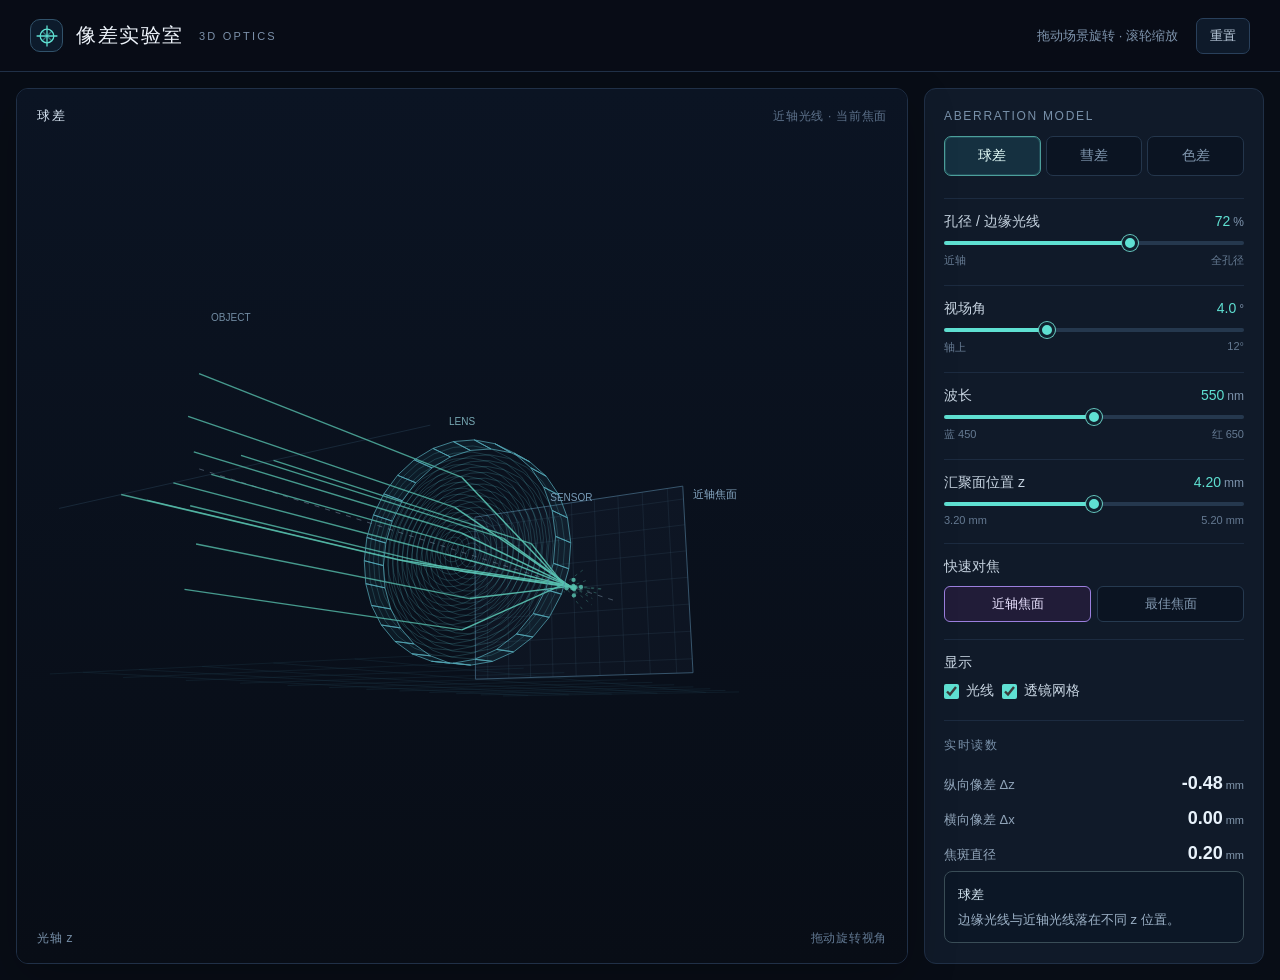
==== commit 8b69575c: "Improve ray clarity and movable focal plane" ====
--- a/index.html
+++ b/index.html
@@ -114,7 +114,12 @@
         <div class="range-labels"><span>蓝 450</span><span>红 650</span></div>
       </div>
       <div class="control">
-        <div class="control-head"><label>观察焦面</label></div>
+        <div class="control-head"><label for="focus-position">汇聚面位置 z</label><span class="value" id="focus-value">4.20<em>mm</em></span></div>
+        <input id="focus-position" type="range" min="3.20" max="5.20" value="4.20" step=".05">
+        <div class="range-labels"><span>3.20 mm</span><span>5.20 mm</span></div>
+      </div>
+      <div class="control">
+        <div class="control-head"><label>快速对焦</label></div>
         <div class="focus-row">
           <button type="button" data-focus="paraxial" class="active">近轴焦面</button>
           <button type="button" data-focus="best">最佳焦面</button>
@@ -143,7 +148,7 @@
   const canvas = document.getElementById("scene");
   const ctx = canvas.getContext("2d");
   const TAU = Math.PI * 2;
-  const state = {mode:"spherical", aperture:.72, field:4, wavelength:550, focus:"paraxial", showRays:true, showMesh:true, yaw:-.56, pitch:.20, zoom:1};
+  const state = {mode:"spherical", aperture:.72, field:4, wavelength:550, focus:"paraxial", focusZ:4.2, showRays:true, showMesh:true, yaw:-.56, pitch:.20, zoom:1};
   const colors = {teal:"#5fe0d2", amber:"#f1b85b", violet:"#bb9cff", red:"#ff758e", blue:"#66a7ff", glass:"#61c9d2"};
   let dpr = 1, w = 0, h = 0, dragging = false, lastX = 0, lastY = 0;
   const $ = id => document.getElementById(id);
@@ -198,25 +203,27 @@
   function aberrationFor(r,wl){
     const ap=state.aperture, field=state.field*Math.PI/180;
     if(state.mode==="spherical")return {x:0,y:0,z:4.2-.92*ap*ap*r*r};
-    if(state.mode==="coma")return {x:.52*Math.tan(field)*r*r,y:.10*Math.sin(TAU*r)*r,z:4.2-.08*ap*ap*r};
+    if(state.mode==="coma")return {x:.95*Math.tan(field)*(.32+.68*r*r),y:.12*Math.sin(TAU*r)*r,z:4.2-.08*ap*ap*r};
     return {x:0,y:0,z:4.2-(wl-550)*.0042};
   }
   function focalPlane(){
+    if(state.focus==="manual")return state.focusZ;
     if(state.focus==="paraxial")return 4.2;
     if(state.mode==="spherical")return 4.2-.46*state.aperture*state.aperture;
     if(state.mode==="chromatic")return 4.2-(state.wavelength-550)*.0042;
     return 4.2;
   }
   function rayBundle(){
-    const rays=[]; const rings=state.mode==="chromatic"?[.14,.38,.64,.9]:[.16,.38,.62,.86,1];
-    const n=state.mode==="coma"?8:6; const wavelengths=state.mode==="chromatic"?[450,550,650]:[state.wavelength];
+    const rays=[]; const rings=state.mode==="chromatic"?[.45,1]:[.25,.62,1];
+    const n=4; const wavelengths=state.mode==="chromatic"?[450,550,650]:[state.wavelength];
     wavelengths.forEach(wl=>rings.forEach((r,ri)=>{
       const rr=r*state.aperture; for(let i=0;i<n;i++){const a=TAU*i/n+(ri%2)*.18;const hit={x:rr*Math.cos(a)*1.7,y:rr*Math.sin(a)*1.7,z:0};const f=aberrationFor(r,wl);const target={x:f.x,y:f.y,z:f.z};const beyond={x:target.x+(target.x-hit.x)*.35,y:target.y+(target.y-hit.y)*.35,z:target.z+.95};const sensorT=(focalPlane())/target.z;const sensor={x:hit.x+(target.x-hit.x)*sensorT,y:hit.y+(target.y-hit.y)*sensorT,z:focalPlane()};rays.push({wl,r,hit,target,beyond,sensor,color:wavelengthColor(wl)})}
     })); return rays;
   }
   function drawRays(){
     if(!state.showRays)return; const rays=rayBundle();
-    rays.forEach(ray=>{line3({x:ray.hit.x,y:ray.hit.y,z:-5},{x:ray.hit.x,y:ray.hit.y,z:0},ray.color,1.25,.72);line3(ray.hit,ray.target,ray.color,1.35,.9);line3(ray.target,ray.beyond,ray.color,.9,.34,[3,4])});
+    const field=state.field*Math.PI/180;
+    rays.forEach(ray=>{const start={x:ray.hit.x-Math.tan(field)*5,y:ray.hit.y,z:-5};line3(start,ray.hit,ray.color,1.35,.78);line3(ray.hit,ray.target,ray.color,1.45,.92);line3(ray.target,ray.beyond,ray.color,.9,.34,[3,4])});
     rays.forEach(ray=>{const p=project(ray.sensor);ctx.save();ctx.fillStyle=ray.color;ctx.globalAlpha=.83;ctx.beginPath();ctx.arc(p.x,p.y,2.15,0,TAU);ctx.fill();ctx.restore()});
   }
   function draw(){
@@ -231,11 +238,11 @@
     const spot=state.mode==="spherical"?Math.abs(z)*.42:state.mode==="coma"?Math.abs(x)*.7:Math.abs((state.wavelength-550)*.0042)*.46;
     $("metric-z").innerHTML=fmt(z,2)+"<small>mm</small>";$("metric-x").innerHTML=fmt(x,2)+"<small>mm</small>";$("metric-spot").innerHTML=fmt(spot,2)+"<small>mm</small>";
     $("aperture-value").innerHTML=Math.round(ap*100)+"<em>%</em>";$("field-value").innerHTML=fmt(field,1)+"<em>°</em>";$("wavelength-value").innerHTML=Math.round(state.wavelength)+"<em>nm</em>";
-    $("scene-mode").textContent=modeNames[state.mode];$("scene-state").textContent=(state.focus==="best"?"最佳焦面":"近轴光线 · 当前焦面");
+    $("scene-mode").textContent=modeNames[state.mode];$("scene-state").textContent=(state.focus==="best"?"最佳焦面":state.focus==="manual"?"可移动汇聚面":"近轴光线 · 当前焦面");$("focus-value").innerHTML=fmt(focalPlane(),2)+"<em>mm</em>";
   }
   function syncRange(input,value,min,max){input.value=value;input.style.setProperty("--fill",((value-min)/(max-min)*100)+"%")}
   function syncUI(){
-    syncRange($("aperture"),state.aperture*100,25,100);syncRange($("field"),state.field,0,12);syncRange($("wavelength"),state.wavelength,450,650);
+    syncRange($("aperture"),state.aperture*100,25,100);syncRange($("field"),state.field,0,12);syncRange($("wavelength"),state.wavelength,450,650);syncRange($("focus-position"),focalPlane(),3.2,5.2);
     document.querySelectorAll("[data-mode]").forEach(b=>{const on=b.dataset.mode===state.mode;b.classList.toggle("active",on);b.setAttribute("aria-selected",String(on))});
     document.querySelectorAll("[data-focus]").forEach(b=>b.classList.toggle("active",b.dataset.focus===state.focus));
     $("show-rays").checked=state.showRays;$("show-mesh").checked=state.showMesh;draw();
@@ -245,9 +252,10 @@
   $("aperture").addEventListener("input",e=>{state.aperture=Number(e.target.value)/100;e.target.style.setProperty("--fill",e.target.value+"%");draw()});
   $("field").addEventListener("input",e=>{state.field=Number(e.target.value);e.target.style.setProperty("--fill",(state.field/12*100)+"%");draw()});
   $("wavelength").addEventListener("input",e=>{state.wavelength=Number(e.target.value);e.target.style.setProperty("--fill",((state.wavelength-450)/200*100)+"%");draw()});
+  $("focus-position").addEventListener("input",e=>{state.focus="manual";state.focusZ=Number(e.target.value);e.target.style.setProperty("--fill",((state.focusZ-3.2)/2*100)+"%");syncUI()});
   $("show-rays").addEventListener("change",e=>{state.showRays=e.target.checked;draw()});
   $("show-mesh").addEventListener("change",e=>{state.showMesh=e.target.checked;draw()});
-  $("reset").addEventListener("click",()=>{Object.assign(state,{mode:"spherical",aperture:.72,field:4,wavelength:550,focus:"paraxial",showRays:true,showMesh:true,yaw:-.56,pitch:.20,zoom:1});syncUI();setInsight()});
+  $("reset").addEventListener("click",()=>{Object.assign(state,{mode:"spherical",aperture:.72,field:4,wavelength:550,focus:"paraxial",focusZ:4.2,showRays:true,showMesh:true,yaw:-.56,pitch:.20,zoom:1});syncUI();setInsight()});
   canvas.addEventListener("pointerdown",e=>{dragging=true;lastX=e.clientX;lastY=e.clientY;canvas.classList.add("dragging");canvas.setPointerCapture(e.pointerId)});
   canvas.addEventListener("pointermove",e=>{if(!dragging)return;state.yaw+=(e.clientX-lastX)*.009;state.pitch=clamp(state.pitch+(e.clientY-lastY)*.009,-.9,.9);lastX=e.clientX;lastY=e.clientY;draw()});
   canvas.addEventListener("pointerup",()=>{dragging=false;canvas.classList.remove("dragging")});
@@ -258,9 +266,9 @@
   function setInsight(){ $("insight").dataset.mode=state.mode;$("insight-title").textContent=copy[state.mode][0];$("insight-copy").textContent=copy[state.mode][1]; }
   const modelContext=document.modelContext;
   if(modelContext&&modelContext.registerTool){
-    const result=()=>({model:state.mode,parameters:{aperture:state.aperture,field:state.field,wavelength:state.wavelength,focus:state.focus},readings:{longitudinalAberration:state.mode==="spherical"?-.92*state.aperture*state.aperture:state.mode==="chromatic"?-(state.wavelength-550)*.0042:-.08*state.aperture*state.aperture}});
+    const result=()=>({model:state.mode,parameters:{aperture:state.aperture,field:state.field,wavelength:state.wavelength,focus:state.focus,focusZ:focalPlane()},readings:{longitudinalAberration:state.mode==="spherical"?-.92*state.aperture*state.aperture:state.mode==="chromatic"?-(state.wavelength-550)*.0042:-.08*state.aperture*state.aperture}});
     try{modelContext.registerTool({name:"get_aberration_experiment",title:"读取像差实验",description:"读取当前三维像差模型的参数与读数。",inputSchema:{type:"object",properties:{},additionalProperties:false},annotations:{readOnlyHint:true},execute:result});}catch(e){}
-    try{modelContext.registerTool({name:"configure_aberration_experiment",title:"调节像差实验",description:"切换像差模型并设置孔径、视场角、波长与焦面。",inputSchema:{type:"object",properties:{model:{enum:["spherical","coma","chromatic"]},aperture:{type:"number",minimum:.25,maximum:1},field:{type:"number",minimum:0,maximum:12},wavelength:{type:"number",minimum:450,maximum:650},focus:{enum:["paraxial","best"]}},required:["model"],additionalProperties:false},annotations:{readOnlyHint:false},execute:input=>{if(!input||!["spherical","coma","chromatic"].includes(input.model))throw new Error("Invalid model");Object.assign(state,input);syncUI();return result()}});}catch(e){}
+    try{modelContext.registerTool({name:"configure_aberration_experiment",title:"调节像差实验",description:"切换像差模型并设置孔径、视场角、波长与汇聚面位置。",inputSchema:{type:"object",properties:{model:{enum:["spherical","coma","chromatic"]},aperture:{type:"number",minimum:.25,maximum:1},field:{type:"number",minimum:0,maximum:12},wavelength:{type:"number",minimum:450,maximum:650},focus:{enum:["paraxial","best","manual"]},focusZ:{type:"number",minimum:3.2,maximum:5.2}},required:["model"],additionalProperties:false},annotations:{readOnlyHint:false},execute:input=>{if(!input||!["spherical","coma","chromatic"].includes(input.model))throw new Error("Invalid model");Object.assign(state,input);syncUI();return result()}});}catch(e){}
   }
   syncUI(); setInsight(); resize();
 })();
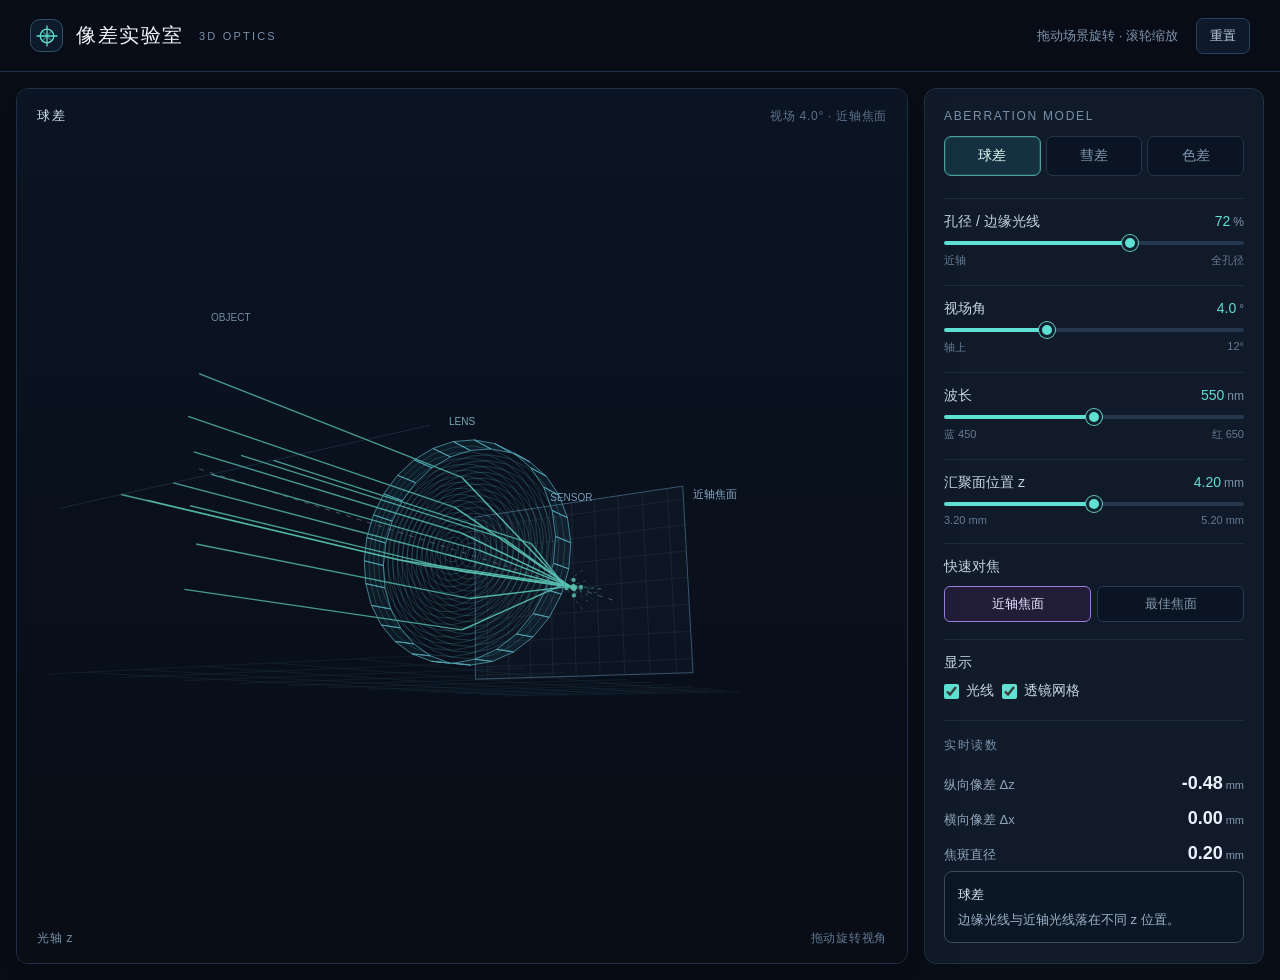
==== commit 5468a005: "Show field angle in scene status" ====
--- a/index.html
+++ b/index.html
@@ -238,7 +238,7 @@
     const spot=state.mode==="spherical"?Math.abs(z)*.42:state.mode==="coma"?Math.abs(x)*.7:Math.abs((state.wavelength-550)*.0042)*.46;
     $("metric-z").innerHTML=fmt(z,2)+"<small>mm</small>";$("metric-x").innerHTML=fmt(x,2)+"<small>mm</small>";$("metric-spot").innerHTML=fmt(spot,2)+"<small>mm</small>";
     $("aperture-value").innerHTML=Math.round(ap*100)+"<em>%</em>";$("field-value").innerHTML=fmt(field,1)+"<em>°</em>";$("wavelength-value").innerHTML=Math.round(state.wavelength)+"<em>nm</em>";
-    $("scene-mode").textContent=modeNames[state.mode];$("scene-state").textContent=(state.focus==="best"?"最佳焦面":state.focus==="manual"?"可移动汇聚面":"近轴光线 · 当前焦面");$("focus-value").innerHTML=fmt(focalPlane(),2)+"<em>mm</em>";
+    $("scene-mode").textContent=modeNames[state.mode];$("scene-state").textContent="视场 "+fmt(state.field,1)+"° · "+(state.focus==="best"?"最佳焦面":state.focus==="manual"?"可移动汇聚面":"近轴焦面");$("focus-value").innerHTML=fmt(focalPlane(),2)+"<em>mm</em>";
   }
   function syncRange(input,value,min,max){input.value=value;input.style.setProperty("--fill",((value-min)/(max-min)*100)+"%")}
   function syncUI(){
